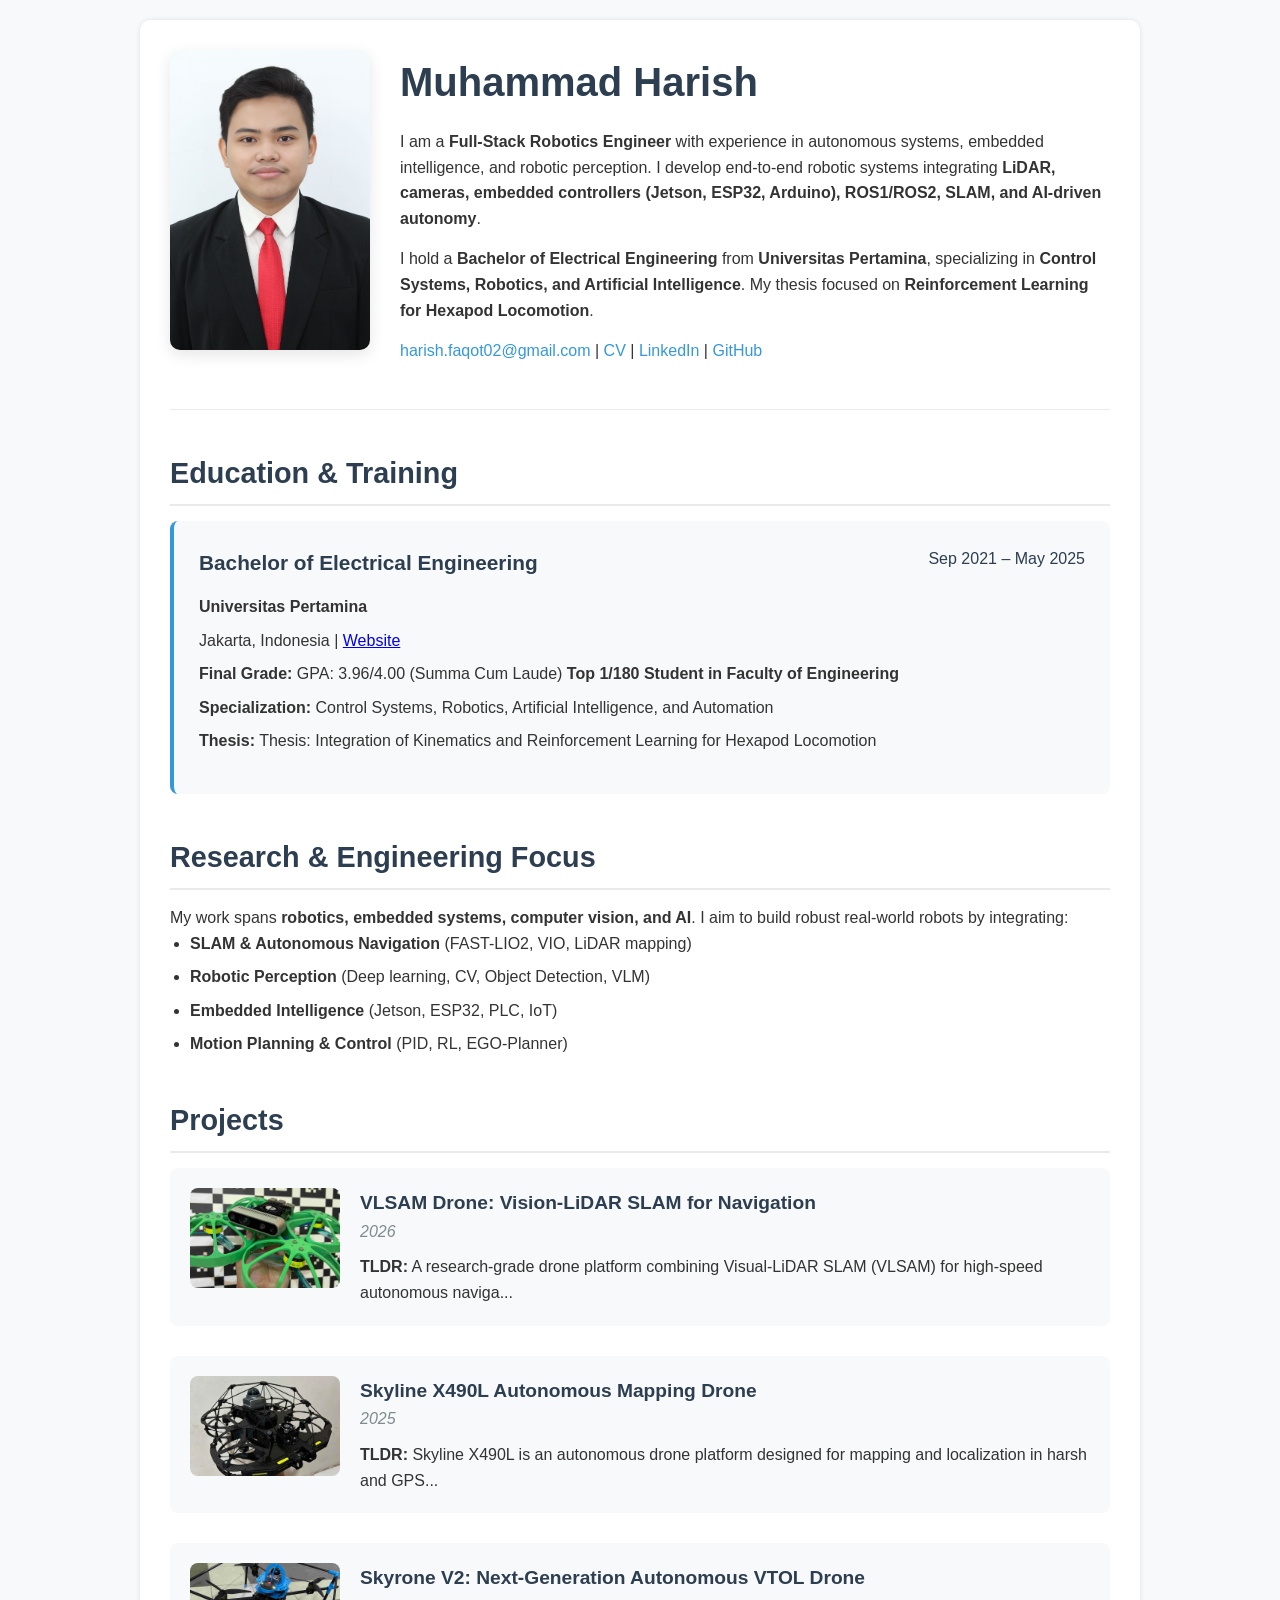
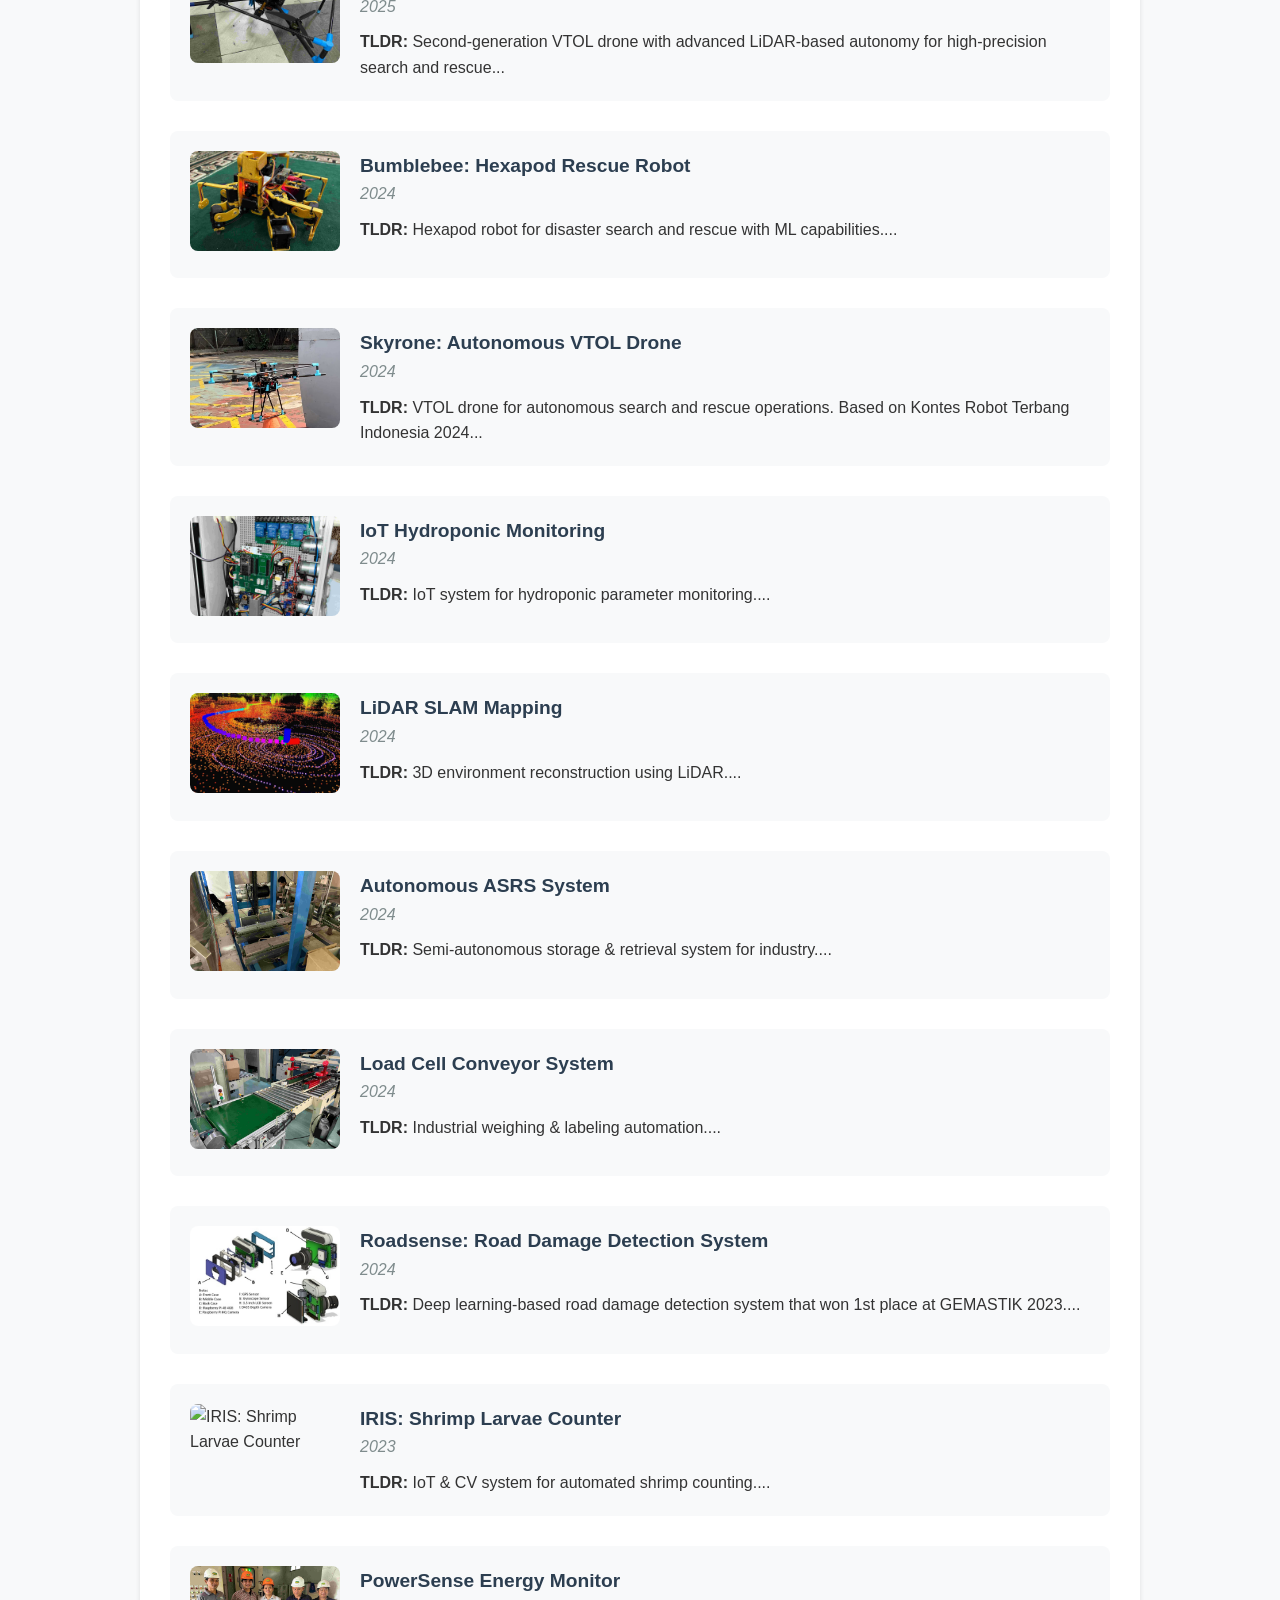
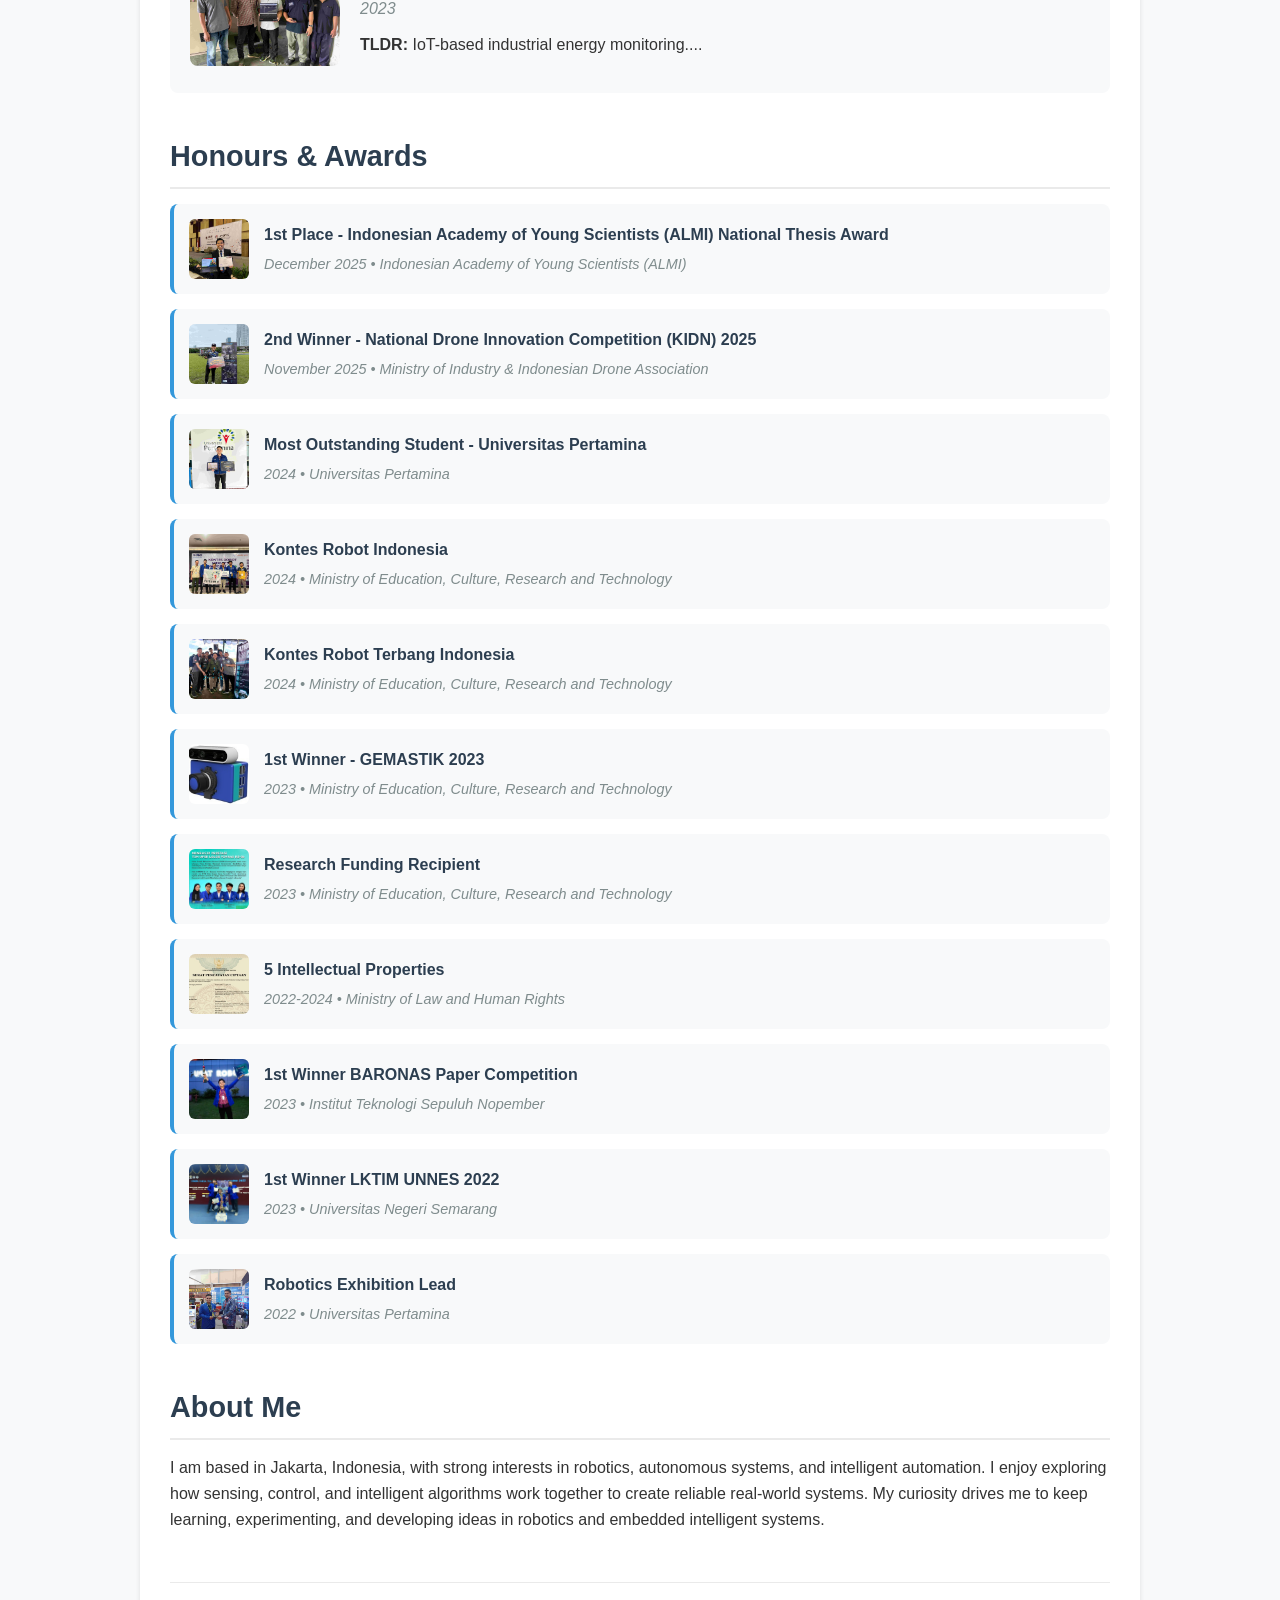
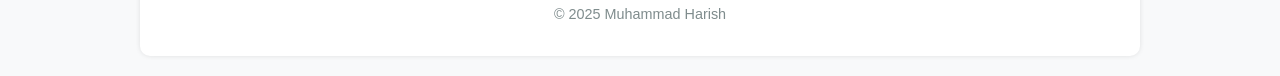
==== index.html @ 1495202a "Update index.html" ====
<!DOCTYPE html>
<html lang="en">
<head>
    <meta charset="UTF-8">
    <meta name="viewport" content="width=device-width, initial-scale=1.0">
    <title>Muhammad Harish - Portfolio</title>
    <style>
        /* Base styles */
        * {
            box-sizing: border-box;
            margin: 0;
            padding: 0;
        }
        
        body {
            font-family: 'Segoe UI', Tahoma, Geneva, Verdana, sans-serif;
            line-height: 1.6;
            color: #333;
            background-color: #f8f9fa;
            padding: 20px;
        }
        
        .container {
            max-width: 1000px;
            margin: 0 auto;
            background: white;
            padding: 30px;
            border-radius: 10px;
            box-shadow: 0 0 5px rgba(0, 0, 0, 0.1);
        }
        
        /* Header section */
        .header {
            display: flex;
            flex-wrap: wrap;
            gap: 30px;
            margin-bottom: 40px;
            padding-bottom: 30px;
            border-bottom: 1px solid #eaeaea;
        }
        
        .photo {
            flex: 0 0 200px;
        }
        
        .photo img {
            width: 100%;
            border-radius: 10px;
            box-shadow: 0 5px 15px rgba(0, 0, 0, 0.1);
        }
        
        .intro {
            flex: 1;
            min-width: 300px;
        }
        
        .intro h1 {
            font-size: 2.5rem;
            margin-bottom: 15px;
            color: #2c3e50;
        }
        
        .intro p {
            margin-bottom: 15px;
        }
        
        .intro a {
            color: #3498db;
            text-decoration: none;
        }
        
        .intro a:hover {
            text-decoration: underline;
        }
        
        /* Updates section */
        .updates {
            background-color: #f1f8ff;
            padding: 20px;
            border-radius: 8px;
            margin-bottom: 40px;
            border-left: 4px solid #3498db;
        }
        
        .updates-header {
            font-weight: bold;
            font-size: 1.2rem;
            margin-bottom: 15px;
            color: #2c3e50;
        }
        
        .updates ul {
            padding-left: 20px;
        }
        
        .updates li {
            margin-bottom: 10px;
        }
        
        /* Section styles */
        .section {
            margin-bottom: 40px;
        }
        
        .section h2 {
            font-size: 1.8rem;
            margin-bottom: 15px;
            color: #2c3e50;
            padding-bottom: 8px;
            border-bottom: 2px solid #eaeaea;
        }
        
        .section ul {
            padding-left: 20px;
        }
        
        .section li {
            margin-bottom: 8px;
        }
        
        /* Education styles */
        .education {
            background-color: #f8f9fa;
            padding: 25px;
            border-radius: 8px;
            margin-bottom: 30px;
            border-left: 4px solid #3498db;
        }
        
        .education-header {
            display: flex;
            justify-content: space-between;
            align-items: flex-start;
            margin-bottom: 15px;
            flex-wrap: wrap;
        }
        
        .education-title {
            font-size: 1.3rem;
            font-weight: bold;
            color: #2c3e50;
        }
        
        .education-period {
            color: #2c3e50;
        }
        
        .education-details {
            margin-bottom: 15px;
        }
        
        .education-details p {
            margin-bottom: 8px;
        }
        
        .education-thesis {
            background-color: #e8f4fc;
            padding: 15px;
            border-radius: 6px;
            margin-top: 15px;
            border-left: 3px solid #3498db;
        }
        
        .thesis-title {
            font-weight: bold;
            margin-bottom: 8px;
            color: #2c3e50;
        }
        
        .education-highlights {
            margin-top: 15px;
        }
        
        .highlight-badge {
            display: inline-block;
            background-color: #3498db;
            color: white;
            padding: 5px 12px;
            border-radius: 20px;
            font-size: 0.85rem;
            margin-right: 10px;
            margin-bottom: 10px;
        }
        
        /* Project styles */
        .project {
            display: flex;
            gap: 20px;
            margin-bottom: 30px;
            padding: 20px;
            border-radius: 8px;
            background-color: #f8f9fa;
            cursor: pointer;
            transition: transform 0.3s, box-shadow 0.3s;
        }
        
        .project:hover {
            transform: translateY(-5px);
            box-shadow: 0 10px 20px rgba(0, 0, 0, 0.1);
        }
        
        .project-image {
            flex: 0 0 150px;
        }
        
        .project-image img {
            width: 100%;
            border-radius: 8px;
            object-fit: cover;
            height: 100px;
        }
        
        .project-text {
            flex: 1;
        }
        
        .paper-title {
            font-weight: bold;
            font-size: 1.2rem;
            color: #2c3e50;
        }
        
        .project-subtitle {
            color: #7f8c8d;
            font-style: italic;
            margin-bottom: 10px;
            display: inline-block;
        }
        
        /* Award styles - UPDATED */
        .award {
            cursor: pointer;
            padding: 15px;
            margin-bottom: 15px;
            border-radius: 8px;
            background-color: #f8f9fa;
            transition: all 0.3s;
            border-left: 4px solid #3498db;
            display: flex;
            align-items: center;
            gap: 15px;
        }
        
        .award:hover {
            background-color: #e9ecef;
            transform: translateX(5px);
        }
        
        .award-image {
            flex: 0 0 60px;
            height: 60px;
            border-radius: 6px;
            overflow: hidden;
        }
        
        .award-image img {
            width: 100%;
            height: 100%;
            object-fit: cover;
        }
        
        .award-content {
            flex: 1;
        }
        
        .award-title {
            font-weight: bold;
            color: #2c3e50;
            margin-bottom: 5px;
        }
        
        .award-subtitle {
            color: #7f8c8d;
            font-style: italic;
            font-size: 0.9rem;
        }
        
        /* Footer */
        footer {
            text-align: center;
            margin-top: 50px;
            padding-top: 20px;
            border-top: 1px solid #eaeaea;
            color: #7f8c8d;
            font-size: 0.9rem;
        }
        
        /* Modal styles */
        .modal {
            display: none;
            position: fixed;
            z-index: 1000;
            left: 0;
            top: 0;
            width: 100%;
            height: 100%;
            overflow: auto;
            background-color: rgba(0, 0, 0, 0.7);
        }
        
        .modal-content {
            background-color: #fefefe;
            margin: 5% auto;
            padding: 30px;
            border-radius: 10px;
            width: 90%;
            max-width: 800px;
            position: relative;
            box-shadow: 0 5px 30px rgba(0, 0, 0, 0.3);
            max-height: 90vh;
            overflow-y: auto;
        }
        
        .close {
            color: #aaa;
            float: right;
            font-size: 28px;
            font-weight: bold;
            cursor: pointer;
            position: absolute;
            right: 20px;
            top: 15px;
        }
        
        .close:hover,
        .close:focus {
            color: #000;
        }
        
        .modal-title {
            font-size: 1.8rem;
            margin-bottom: 10px;
            color: #2c3e50;
        }
        
        .modal-subtitle {
            color: #7f8c8d;
            font-style: italic;
            margin-bottom: 20px;
        }
        
        .modal-description {
            margin-bottom: 30px;
            line-height: 1.7;
        }
        
        /* Gallery styles */
        .gallery {
            margin-top: 20px;
        }
        
        .gallery-title {
            font-size: 1.2rem;
            margin-bottom: 15px;
            color: #2c3e50;
        }
        
        .gallery-container {
            display: flex;
            flex-wrap: wrap;
            gap: 10px;
            margin-bottom: 20px;
        }
        
        .gallery-item {
            flex: 0 0 calc(33.333% - 10px);
            cursor: pointer;
            border-radius: 5px;
            overflow: hidden;
            transition: transform 0.3s;
        }
        
        .gallery-item:hover {
            transform: scale(1.05);
        }
        
        .gallery-item img {
            width: 100%;
            height: 120px;
            object-fit: cover;
            display: block;
        }
        
        .gallery-modal {
            display: none;
            position: fixed;
            z-index: 2000;
            left: 0;
            top: 0;
            width: 100%;
            height: 100%;
            background-color: rgba(0, 0, 0, 0.9);
        }
        
        .gallery-modal-content {
            position: relative;
            margin: auto;
            display: block;
            width: 80%;
            max-width: 700px;
            top: 50%;
            transform: translateY(-50%);
        }
        
        .gallery-modal-image {
            width: 100%;
            height: auto;
            border-radius: 5px;
        }
        
        .gallery-modal-close {
            position: absolute;
            top: 15px;
            right: 35px;
            color: #f1f1f1;
            font-size: 40px;
            font-weight: bold;
            cursor: pointer;
        }
        
        .gallery-modal-close:hover {
            color: #bbb;
        }
        
        .gallery-caption {
            text-align: center;
            color: #ccc;
            padding: 10px 0;
        }
        
        .gallery-nav {
            position: absolute;
            top: 50%;
            width: 100%;
            display: flex;
            justify-content: space-between;
            transform: translateY(-50%);
        }
        
        .gallery-prev, .gallery-next {
            cursor: pointer;
            padding: 16px;
            color: white;
            font-weight: bold;
            font-size: 20px;
            transition: 0.3s;
            user-select: none;
            background-color: rgba(0, 0, 0, 0.5);
            border-radius: 0 3px 3px 0;
        }
        
        .gallery-next {
            border-radius: 3px 0 0 3px;
        }
        
        .gallery-prev:hover, .gallery-next:hover {
            background-color: rgba(0, 0, 0, 0.8);
        }
        
        /* Award modal specific styles */
        .award-details {
            margin-top: 20px;
        }
        
        .award-detail-item {
            margin-bottom: 15px;
        }
        
        .award-detail-label {
            font-weight: bold;
            color: #2c3e50;
        }
        
        .tech-tags {
            display: flex;
            flex-wrap: wrap;
            gap: 8px;
            margin: 15px 0;
        }
        
        .tech-tag {
            background-color: #3498db;
            color: white;
            padding: 5px 10px;
            border-radius: 20px;
            font-size: 0.8rem;
        }
        
        /* Responsive styles */
        @media (max-width: 768px) {
            .header {
                flex-direction: column;
            }
            
            .photo {
                flex: 0 0 auto;
                width: 200px;
                margin: 0 auto;
            }
            
            .project {
                flex-direction: column;
            }
            
            .project-image {
                flex: 0 0 auto;
                width: 100%;
            }
            
            .project-image img {
                height: 150px;
            }
            
            .award {
                flex-direction: column;
                align-items: flex-start;
            }
            
            .award-image {
                flex: 0 0 auto;
                width: 100%;
                height: 120px;
            }
            
            .gallery-item {
                flex: 0 0 calc(50% - 10px);
            }
            
            .modal-content {
                width: 95%;
                margin: 10% auto;
                padding: 20px;
            }
            
            .education-header {
                flex-direction: column;
                gap: 10px;
            }
        }
        
        @media (max-width: 480px) {
            .container {
                padding: 15px;
            }
            
            .gallery-item {
                flex: 0 0 100%;
            }
        }
    </style>
</head>

<body>
    <div class="container">
        <!-- Header -->
        <section class="header">
            <div class="photo">
                <img src="images/profile.jpg" alt="Profile photo" />
            </div>
            <div class="intro">
                <h1>Muhammad Harish</h1>
                <p>
                    I am a <strong>Full-Stack Robotics Engineer</strong> with experience
                    in autonomous systems, embedded intelligence, and robotic
                    perception. I develop end-to-end robotic systems integrating
                    <strong>LiDAR, cameras, embedded controllers (Jetson, ESP32, Arduino), ROS1/ROS2,
                    SLAM, and AI-driven autonomy</strong>.
                </p>

                <p>
                    I hold a <strong>Bachelor of Electrical Engineering</strong> from
                    <strong>Universitas Pertamina</strong>, specializing in
                    <strong>Control Systems, Robotics, and Artificial Intelligence</strong>.
                    My thesis focused on
                    <strong>Reinforcement Learning for Hexapod Locomotion</strong>.
                </p>

                <p>
                    <a href="mailto:harish.faqot02@gmail.com" target="_blank"
                    >harish.faqot02@gmail.com</a
                    >
                    |
                    <a href="Muhammad Harish_CV.pdf" target="_blank">CV</a>
                    |
                    <a
                    href="https://www.linkedin.com/in/muhammadharish"
                    target="_blank"
                    >LinkedIn</a
                    >
                    |
                    <a href="https://github.com/harishfaqot" target="_blank">GitHub</a>
                </p>
            </div>
        </section>

        <!-- Education -->
        <section class="section">
            <h2>Education & Training</h2>
            <div class="education">
                <div class="education-header">
                    <div class="education-title">Bachelor of Electrical Engineering</div>
                    <div class="education-period">Sep 2021 – May 2025</div>
                </div>
                
                <div class="education-details">
                    <p><strong>Universitas Pertamina</strong></p>
                    <p>Jakarta, Indonesia | <a href="https://universitaspertamina.ac.id/" target="_blank">Website</a></p>
                    <p><strong>Final Grade:</strong> GPA: 3.96/4.00 (Summa Cum Laude) <strong>Top 1/180 Student in Faculty of Engineering</strong></p>
                    <p><strong>Specialization:</strong> Control Systems, Robotics, Artificial Intelligence, and Automation</p>
                    <p><strong>Thesis:</strong> Thesis: Integration of Kinematics and Reinforcement Learning for Hexapod Locomotion</p>
                </div>
            </div>
        </section>

        <!-- Research -->
        <section class="section">
            <h2>Research & Engineering Focus</h2>
            <p>
                My work spans
                <strong>robotics, embedded systems, computer vision, and AI</strong>.
                I aim to build robust real-world robots by integrating:
            </p>
            <ul>
                <li><strong>SLAM & Autonomous Navigation</strong> (FAST-LIO2, VIO, LiDAR mapping)</li>
                <li><strong>Robotic Perception</strong> (Deep learning, CV, Object Detection, VLM)</li>
                <li><strong>Embedded Intelligence</strong> (Jetson, ESP32, PLC, IoT)</li>
                <li><strong>Motion Planning & Control</strong> (PID, RL, EGO-Planner)</li>
            </ul>
        </section>

        <!-- Projects -->
        <section class="section">
            <h2>Projects</h2>
            <div id="projects-container"></div>
        </section>

        <!-- Awards -->
        <section class="section">
            <h2>Honours & Awards</h2>
            <div id="awards-container"></div>
        </section>

        <section class="section">
            <h2>About Me</h2>
            <p>
                I am based in Jakarta, Indonesia, with strong interests in robotics, autonomous systems, and intelligent automation. 
                I enjoy exploring how sensing, control, and intelligent algorithms work together to create reliable real-world systems. 
                My curiosity drives me to keep learning, experimenting, and developing ideas in robotics and embedded intelligent systems.
            </p>
        </section>

        <footer>
            <p>© 2025 Muhammad Harish</p>
        </footer>
    </div>

    <!-- PROJECT MODAL -->
    <div id="projectModal" class="modal">
        <div class="modal-content">
            <span class="close">&times;</span>
            <h2 class="modal-title" id="project-modal-title"></h2>
            <p class="modal-subtitle" id="project-modal-subtitle"></p>
            <p class="modal-description" id="project-modal-description"></p>
            
            <div class="tech-tags" id="project-tech-tags"></div>
            
            <div class="award-details">
                <div class="award-detail-item">
                    <span class="award-detail-label">Status:</span> <span id="project-status"></span>
                </div>
                <div class="award-detail-item">
                    <span class="award-detail-label">Award:</span> <span id="project-award"></span>
                </div>
            </div>
            
            <div id="project-details-list"></div>
            
            <!-- Gallery section -->
            <div class="gallery">
                <div class="gallery-title">Project Gallery</div>
                <div class="gallery-container" id="project-gallery-container"></div>
            </div>
        </div>
    </div>

    <!-- AWARD MODAL -->
    <div id="awardModal" class="modal">
        <div class="modal-content">
            <span class="close">&times;</span>
            <h2 class="modal-title" id="award-modal-title"></h2>
            <p class="modal-subtitle" id="award-modal-subtitle"></p>
            <p class="modal-description" id="award-modal-description"></p>
            
            <div class="award-details">
                <div class="award-detail-item">
                    <span class="award-detail-label">Date:</span> <span id="award-date"></span>
                </div>
                <div class="award-detail-item">
                    <span class="award-detail-label">Organization:</span> <span id="award-organization"></span>
                </div>
                <div class="award-detail-item">
                    <span class="award-detail-label">Project:</span> <span id="award-project"></span>
                </div>
            </div>
            
            <div id="award-details-list"></div>
            
            <!-- Gallery section -->
            <div class="gallery">
                <div class="gallery-title">Award Gallery</div>
                <div class="gallery-container" id="award-gallery-container"></div>
            </div>
        </div>
    </div>

    <!-- GALLERY MODAL -->
    <div id="galleryModal" class="gallery-modal">
        <span class="gallery-modal-close">&times;</span>
        <div class="gallery-nav">
            <span class="gallery-prev">&#10094;</span>
            <span class="gallery-next">&#10095;</span>
        </div>
        <div class="gallery-modal-content">
            <img class="gallery-modal-image" id="gallery-modal-image" />
            <div class="gallery-caption" id="gallery-caption"></div>
        </div>
    </div>

    <script>
        // Project data
        const projects = {
            vlsam_drone: {
                title: "VLSAM Drone: Vision-LiDAR SLAM for Navigation",
                images: ["images/vslam-drone.jpg", "images/vslam-drone-2.jpg", "images/vslam-drone-3.jpg"],
                description: "A research-grade drone platform combining Visual-LiDAR SLAM (VLSAM) for high-speed autonomous navigation in GPS-denied environments.",
                details: [
                    "Raspberry Pi 5 as main computing unit with real-time sensor processing",
                    "Intel RealSense D435 for visual-inertial odometry (Stereo + Depth)",
                    "VINS-Fusion implementation for robust visual-inertial SLAM",
                    "Custom-designed 3D-printed with 5-inch propellers base frame",
                    "ROS1 with MAVROS for flight control integration",
                    "PX4 flight controller with tuned PID for aggressive maneuvers",
                    "Onboard recording of sensor data for offline analysis and mapping"
                ],
                technologies: ["Raspberry Pi 5", "Intel RealSense D435", "ROS1", "VINS-Fusion", "MAVROS", "3D Printing", "PX4", "Computer Vision", "SLAM"],
                status: "2026",
                award: "Research Platform"
            },
            skyline: {
                title: "Skyline X490L Autonomous Mapping Drone",
                images: ["images/skyline.jpg", "images/skyline-2.jpg", "images/skyline-3.jpg"],
                description: "Skyline X490L is an autonomous drone platform designed for mapping and localization in harsh and GPS-denied environments such as gold mining sites. The drone features a spherical protective frame, enabling safe flight in indoor or cluttered areas.",
                details: [
                    "Jetson Xavier for onboard SLAM computation",
                    "Pixhawk Cube for flight control and stability",
                    "Livox Mid360 LiDAR for real-time 3D mapping and obstacle detection",
                    "Implemented real-time LiDAR-based SLAM for autonomous indoor flight"
                ],
                technologies: ["NVIDIA Jetson", "Robotics", "ROS", "LiDAR", "SLAM"],
                status: "2025",
                award: "Industrial Projects"
            },
            skyrone_v2: {
                title: "Skyrone V2: Next-Generation Autonomous VTOL Drone",
                images: ["images/skyronev2.jpg", "images/skyronev2-2.jpg", "images/skyronev2-3.jpg"],
                description: "Second-generation VTOL drone with advanced LiDAR-based autonomy for high-precision search and rescue missions. Based on Kontes Robot Terbang Indonesia 2025 (Indonesia UAV Competition)",
                details: [
                    "Upgraded with Livox Mid-360 LiDAR",
                    "FAST-LIO2 for high-frequency LiDAR odometry",
                    "Ego-Planner for real-time path planning and obstacle avoidance",
                    "Improved stability and autonomous navigation",
                    "Enhanced vision detection pipeline (YOLOv11)",
                    "20+ minutes flight endurance"
                ],
                technologies: ["Livox Mid-360", "FAST-LIO2", "Ego-Planner", "NVIDIA Jetson", "ROS2", "UAV", "Computer Vision", "LiDAR"],
                status: "2025",
                award: "Research Prototype"
            },
            bumblebee: {
                title: "Bumblebee: Hexapod Rescue Robot",
                images: ["images/bumblebee.jpg", "images/bumblebee-2.jpg", "images/bumblebee-3.jpg"],
                description: "Hexapod robot for disaster search and rescue with ML capabilities.",
                details: [
                    "2nd Place KRI 2024 - KRSRI Division",
                    "NVIDIA Jetson + sensor fusion",
                    "ML for victim identification",
                    "Inverse kinematics for locomotion"
                ],
                technologies: ["NVIDIA Jetson", "Robotics", "ROS", "3D Printing", "ML"],
                status: "2024",
                award: "2nd Winner KRI - KRSRI"
            },
            skyrone: {
                title: "Skyrone: Autonomous VTOL Drone",
                images: ["images/skyrone.jpg", "images/skyrone-2.jpg", "images/skyrone-3.jpg"],
                description: "VTOL drone for autonomous search and rescue operations. Based on Kontes Robot Terbang Indonesia 2024 (Indonesia UAV Competition)",
                details: [
                    "1st Place KRTI 2024 - VTOL Division",
                    "Autonomous flight & obstacle avoidance",
                    "SSD MobileNet & YOLOv5 for detection",
                    "15min flight endurance"
                ],
                technologies: ["NVIDIA Jetson", "ROS", "UAV", "Computer Vision"],
                status: "2024",
                award: "1st Winner KRTI - VTOL"
            },
            hydroponic: {
                title: "IoT Hydroponic Monitoring",
                images: ["images/hydroponic.jpg", "images/hydroponic-2.jpg", "images/hydroponic-3.jpg"],
                description: "IoT system for hydroponic parameter monitoring.",
                details: [
                    "Real-time pH, EC, temp, humidity monitoring",
                    "Grafana & Home Assistant integration",
                    "Data logging & visualization"
                ],
                technologies: ["IoT", "Grafana", "PCB", "Embedded", "Arduino"],
                status: "2024",
                award: "Self Project"
            },
            slam: {
                title: "LiDAR SLAM Mapping",
                images: ["images/slam.jpg", "images/slam-2.jpg", "images/slam-3.jpg"],
                description: "3D environment reconstruction using LiDAR.",
                details: [
                    "Velodyne VLP-16 point clouds",
                    "LeGO-LOAM SLAM implementation",
                    "Real-time 3D mapping"
                ],
                technologies: ["ROS", "LeGO-LOAM", "LiDAR", "C++"],
                status: "2024",
                award: ""
            },
            asrs: {
                title: "Autonomous ASRS System",
                images: ["images/asrs.jpg", "images/asrs-2.jpg", "images/asrs-3.jpg"],
                description: "Semi-autonomous storage & retrieval system for industry.",
                details: [
                    "LiDAR obstacle detection",
                    "Embedded motion control",
                    "ROS actuator integration"
                ],
                technologies: ["LiDAR", "VFD", "Embedded C", "PLC", "ROS"],
                status: "2024",
                award: "Industrial Implementation"
            },
            loadcell: {
                title: "Load Cell Conveyor System",
                images: ["images/loadcell.jpg", "images/loadcell-2.jpg", "images/loadcell-3.jpg"],
                description: "Industrial weighing & labeling automation.",
                details: [
                    "Industrial load cells",
                    "Arduino data acquisition",
                    "RS232 printer communication",
                    "PyQt5 HMI interface"
                ],
                technologies: ["Arduino", "Load Cell", "RS232", "PyQt5"],
                status: "2024",
                award: ""
            },
            roadsense: {
                title: "Roadsense: Road Damage Detection System",
                images: ["images/roadsense-3.jpg", "images/roadsense-2.jpg", "images/roadsense.jpg"],
                description: "Deep learning-based road damage detection system that won 1st place at GEMASTIK 2023.",
                details: [
                    "YOLOv5 & OpenCV for real-time processing",
                    "Edge computing on IoT devices",
                    "95% classification accuracy",
                    "Granted IPR by Ministry of Law and Human Rights"
                ],
                technologies: ["Python", "YOLO", "OpenCV", "IoT", "Edge Computing"],
                status: "2024",
                award: "1st Winner GEMASTIK 2023"
            },
            iris: {
                title: "IRIS: Shrimp Larvae Counter",
                images: ["images/iris-3.jpg", "images/iris-2.jpg", "images/iris.jpg"],
                description: "IoT & CV system for automated shrimp counting.",
                details: [
                    "OpenCV object detection",
                    "98% counting accuracy",
                    "Hours to seconds time reduction"
                ],
                technologies: ["Computer Vision", "IoT", "OpenCV", "ESP32"],
                status: "2023",
                award: "IPR Granted"
            },
            powersense: {
                title: "PowerSense Energy Monitor",
                images: ["images/powersense.jpg", "images/powersense-2.jpg", "images/powersense-3.jpg"],
                description: "IoT-based industrial energy monitoring.",
                details: [
                    "Modbus energy meter communication",
                    "MQTT/HTTP data transmission",
                    "Remote diagnostics & visualization"
                ],
                technologies: ["IoT", "Modbus", "MQTT", "Embedded"],
                status: "2023",
                award: ""
            }
        };

        const awards = {
            almi: {
                title: "1st Place - Indonesian Academy of Young Scientists (ALMI) National Thesis Award",
                images: ["images/almi.jpg", "images/almi-2.jpg", "images/almi-3.jpg"],
                description: "Awarded for an outstanding undergraduate thesis on integrating kinematic constraints with reinforcement learning for stable and adaptive hexapod robot locomotion in complex environments.",
                details: [
                    "National-level competition among top universities",
                    "Thesis: 'Integration of Kinematics and Reinforcement Learning for Hexapod Locomotion'",
                    "Novel approach combining inverse kinematics with PPO,SAC, TD3 algorithm",
                    "Achieved 30% better terrain adaptation compared to conventional methods",
                ],
                date: "December 2025",
                organization: "Indonesian Academy of Young Scientists (ALMI)"
            },
            kidn: {
                title: "2nd Winner - National Drone Innovation Competition (KIDN) 2025",
                images: ["images/kidn.jpg", "images/kidn-2.jpg", "images/kidn-3.jpg"],
                description: "Awarded for developing Skyline X490L industrial LiDAR mapping drone with advanced autonomous capabilities for industrial inspection.",
                details: [
                    "Developed Skyline X490L Industrial LiDAR Mapping Drone",
                    "Advanced obstacle avoidance in GPS-denied environments",
                    "Real-time 3D point cloud processing",
                    "Industrial-grade durability and safety features",
                    "Outstanding performance in practical evaluation"
                ],
                date: "November 2025",
                organization: "Ministry of Industry & Indonesian Drone Association"
            },
            outstanding: {
                title: "Most Outstanding Student - Universitas Pertamina",
                images: ["images/mapres.jpg", "images/mapres-2.jpg", "images/mapres-3.jpg"],
                description: "Top student selection from 15 faculties.",
                details: [
                    "GPA 3.96/4.00 (Summa Cum Laude)",
                    "Leadership & research recognition",
                    "University-wide award",
                    "Top graduate of Electrical Engineering Department",
                    "Top graduate of Faculty of Industrial Technology"
                ],
                date: "2024",
                organization: "Universitas Pertamina"
            },
            kri: {
                title: "Kontes Robot Indonesia",
                images: ["images/kri.jpg", "images/bumblebee-2.jpg", "images/bumblebee-3.jpg"],
                description: "2nd place Regional Winner - KRSRI Division.",
                details: [
                    "National Finalist qualification",
                    "Hexapod rescue robot design",
                    "ML-based victim detection",
                    "Advanced locomotion control system"
                ],
                date: "2024",
                organization: "Ministry of Education, Culture, Research and Technology"
            },
            krti: {
                title: "Kontes Robot Terbang Indonesia",
                images: ["images/krti.jpg", "images/krti-2.jpg", "images/krti-3.jpg"],
                description: "1st place Regional Winner - VTOL Division.",
                details: [
                    "National Finalist qualification",
                    "Autonomous VTOL development",
                    "Computer vision integration",
                    "Advanced flight control algorithms"
                ],
                date: "2024",
                organization: "Ministry of Education, Culture, Research and Technology"
            },
            gemastik: {
                title: "1st Winner - GEMASTIK 2023",
                images: ["images/roadsense-4.jpg", "images/roadsense-5.jpg", "images/roadsense-6.jpg"],
                description: "1st place national IT competition.",
                details: [
                    "300+ competing teams",
                    "Road damage detection innovation",
                    "Edge computing implementation",
                    "Granted Intellectual Property Rights"
                ],
                date: "2023",
                organization: "Ministry of Education, Culture, Research and Technology"
            },
            pkm: {
                title: "Research Funding Recipient",
                images: ["images/pimnas-2.jpg", "images/pimnas-3.jpg", "images/pimnas-4.jpg"],
                description: "Multiple funded innovation projects.",
                details: [
                    "E-MA: IoT energy monitoring (Rp8.25M)",
                    "MAP-Road: Road mapping system (Rp8M)",
                    "PIMNAS 2023 selection",
                    "University research grant recipient"
                ],
                date: "2023",
                organization: "Ministry of Education, Culture, Research and Technology"
            },
            ipr: {
                title: "5 Intellectual Properties",
                images: ["images/ipr.jpg", "images/ipr-2.jpg", "images/ipr-3.jpg"],
                description: "Granted IP rights for innovations.",
                details: [
                    "Roadsense, IRIS, EMA systems",
                    "MAP-Road, WeCan-See projects",
                    "Legal protection granted",
                    "Commercialization potential recognized"
                ],
                date: "2022-2024",
                organization: "Ministry of Law and Human Rights"
            },
            baronas: {
                title: "1st Winner BARONAS Paper Competition",
                images: ["images/baronas.jpg", "images/baronas-2.jpg", "images/baronas-3.jpg"],
                description: "1st place paper competition at ITS.",
                details: [
                    "ROAD-MAP IoT system",
                    "YOLOv5 with hyperparameter tuning",
                    "Raspberry Pi edge deployment",
                    "Best technical paper award"
                ],
                date: "2023",
                organization: "Institut Teknologi Sepuluh Nopember"
            },
            lktim: {
                title: "1st Winner LKTIM UNNES 2022",
                images: ["images/unnes.jpg", "images/unnes-2.jpg", "images/unnes-3.jpg"],
                description: "1st place paper competition at Universitas Negeri Semarang.",
                details: [
                    "Electric Management IoT system",
                    "Using LSTM to predict electric consumption data",
                    "ESP32 edge deployment",
                    "Best innovation award"
                ],
                date: "2023",
                organization: "Universitas Negeri Semarang"
            },
            exhibition: {
                title: "Robotics Exhibition Lead",
                images: ["images/showcase.jpg", "images/showcase-2.jpg", "images/showcase-3.jpg"],
                description: "Team lead for university robotics showcase.",
                details: [
                    "IPA CONVEX 2022 exhibition",
                    "Robotics Club promotion",
                    "National audience engagement",
                    "Showcased 5 robotic systems"
                ],
                date: "2022",
                organization: "Universitas Pertamina"
            }
        };

        /* ================================
           RENDER PROJECTS AND AWARDS
           ================================ */
        const projectsContainer = document.getElementById('projects-container');
        const awardsContainer = document.getElementById('awards-container');

        // Render projects
        Object.keys(projects).forEach(key => {
            const project = projects[key];
            const projectElement = document.createElement('div');
            projectElement.className = 'project';
            projectElement.onclick = () => openProject(key);
            
            projectElement.innerHTML = `
                <div class="project-image">
                    <img src="${project.images[0]}" alt="${project.title}" />
                </div>
                <div class="project-text">
                    <span class="paper-title">${project.title}</span><br />
                    <span class="project-subtitle">${project.status}</span>
                    <p><strong>TLDR:</strong> ${project.description.substring(0, 100)}...</p>
                </div>
            `;
            
            projectsContainer.appendChild(projectElement);
        });

        // Render awards - UPDATED with images
        Object.keys(awards).forEach(key => {
            const award = awards[key];
            const awardElement = document.createElement('div');
            awardElement.className = 'award';
            awardElement.onclick = () => openAward(key);
            
            awardElement.innerHTML = `
                <div class="award-image">
                    <img src="${award.images[0]}" alt="${award.title}" />
                </div>
                <div class="award-content">
                    <div class="award-title">${award.title}</div>
                    <div class="award-subtitle">${award.date} • ${award.organization}</div>
                </div>
            `;
            
            awardsContainer.appendChild(awardElement);
        });

        /* ================================
           MODAL FUNCTIONS
           ================================ */
        const projectModal = document.getElementById("projectModal");
        const awardModal = document.getElementById("awardModal");
        const galleryModal = document.getElementById("galleryModal");
        
        const closeBtns = document.querySelectorAll(".close");
        const galleryCloseBtn = galleryModal.querySelector(".gallery-modal-close");
        const galleryPrevBtn = galleryModal.querySelector(".gallery-prev");
        const galleryNextBtn = galleryModal.querySelector(".gallery-next");
        const galleryModalImage = document.getElementById("gallery-modal-image");
        const galleryCaption = document.getElementById("gallery-caption");
        
        let currentGallery = [];
        let currentGalleryIndex = 0;

        function openProject(key) {
            const p = projects[key];
            document.getElementById("project-modal-title").innerText = p.title;
            document.getElementById("project-modal-subtitle").innerText = p.status;
            document.getElementById("project-modal-description").innerText = p.description;
            document.getElementById("project-status").innerText = p.status;
            document.getElementById("project-award").innerText = p.award || "N/A";

            // Render technologies
            const techTags = document.getElementById("project-tech-tags");
            techTags.innerHTML = '';
            if (p.technologies && p.technologies.length > 0) {
                p.technologies.forEach(tech => {
                    const tag = document.createElement('span');
                    tag.className = 'tech-tag';
                    tag.textContent = tech;
                    techTags.appendChild(tag);
                });
            }

            // Render details
            const detailsList = document.getElementById("project-details-list");
            detailsList.innerHTML = '';
            if (p.details && p.details.length > 0) {
                const ul = document.createElement('ul');
                ul.style.marginLeft = "20px";
                p.details.forEach(detail => {
                    const li = document.createElement('li');
                    li.textContent = detail;
                    ul.appendChild(li);
                });
                detailsList.appendChild(ul);
            }

            // Render gallery
            const galleryContainer = document.getElementById("project-gallery-container");
            galleryContainer.innerHTML = '';
            
            if (p.images && p.images.length > 0) {
                p.images.forEach((src, i) => {
                    const galleryItem = document.createElement('div');
                    galleryItem.className = 'gallery-item';
                    galleryItem.innerHTML = `<img src="${src}" alt="Project image ${i+1}" />`;
                    galleryItem.addEventListener('click', () => openGallery(p.images, i));
                    galleryContainer.appendChild(galleryItem);
                });
            } else {
                galleryContainer.innerHTML = '<p>No images available for this project.</p>';
            }

            projectModal.style.display = "block";
        }

        function openAward(key) {
            const a = awards[key];
            document.getElementById("award-modal-title").innerText = a.title;
            document.getElementById("award-modal-subtitle").innerText = a.date;
            document.getElementById("award-modal-description").innerText = a.description;
            document.getElementById("award-date").innerText = a.date;
            document.getElementById("award-organization").innerText = a.organization;
            document.getElementById("award-project").innerText = a.project || "Related to multiple projects";

            // Render details
            const detailsList = document.getElementById("award-details-list");
            detailsList.innerHTML = '';
            if (a.details && a.details.length > 0) {
                const ul = document.createElement('ul');
                ul.style.marginLeft = "20px";
                a.details.forEach(detail => {
                    const li = document.createElement('li');
                    li.textContent = detail;
                    ul.appendChild(li);
                });
                detailsList.appendChild(ul);
            }

            // Render gallery
            const galleryContainer = document.getElementById("award-gallery-container");
            galleryContainer.innerHTML = '';
            
            if (a.images && a.images.length > 0) {
                a.images.forEach((src, i) => {
                    const galleryItem = document.createElement('div');
                    galleryItem.className = 'gallery-item';
                    galleryItem.innerHTML = `<img src="${src}" alt="Award image ${i+1}" />`;
                    galleryItem.addEventListener('click', () => openGallery(a.images, i));
                    galleryContainer.appendChild(galleryItem);
                });
            } else {
                galleryContainer.innerHTML = '<p>No images available for this award.</p>';
            }

            awardModal.style.display = "block";
        }

        function openGallery(gallery, index) {
            currentGallery = gallery;
            currentGalleryIndex = index;
            updateGalleryModal();
            galleryModal.style.display = "block";
        }

        function updateGalleryModal() {
            if (currentGallery.length > 0) {
                galleryModalImage.src = currentGallery[currentGalleryIndex];
                galleryCaption.textContent = `Image ${currentGalleryIndex + 1} of ${currentGallery.length}`;
            }
        }

        function closeGallery() {
            galleryModal.style.display = "none";
            currentGallery = [];
            currentGalleryIndex = 0;
        }

        function nextGalleryImage() {
            if (currentGallery.length > 0) {
                currentGalleryIndex = (currentGalleryIndex + 1) % currentGallery.length;
                updateGalleryModal();
            }
        }

        function prevGalleryImage() {
            if (currentGallery.length > 0) {
                currentGalleryIndex = (currentGalleryIndex - 1 + currentGallery.length) % currentGallery.length;
                updateGalleryModal();
            }
        }

        // Event listeners
        closeBtns.forEach(btn => {
            btn.onclick = function() {
                projectModal.style.display = "none";
                awardModal.style.display = "none";
            }
        });
        
        galleryCloseBtn.onclick = closeGallery;
        galleryPrevBtn.onclick = prevGalleryImage;
        galleryNextBtn.onclick = nextGalleryImage;

        window.onclick = (e) => {
            if (e.target === projectModal) projectModal.style.display = "none";
            if (e.target === awardModal) awardModal.style.display = "none";
            if (e.target === galleryModal) closeGallery();
        };

        // Keyboard navigation for gallery
        document.addEventListener('keydown', (e) => {
            if (galleryModal.style.display === 'block') {
                if (e.key === 'ArrowLeft') prevGalleryImage();
                if (e.key === 'ArrowRight') nextGalleryImage();
                if (e.key === 'Escape') closeGallery();
            }
        });
    </script>
</body>
</html>
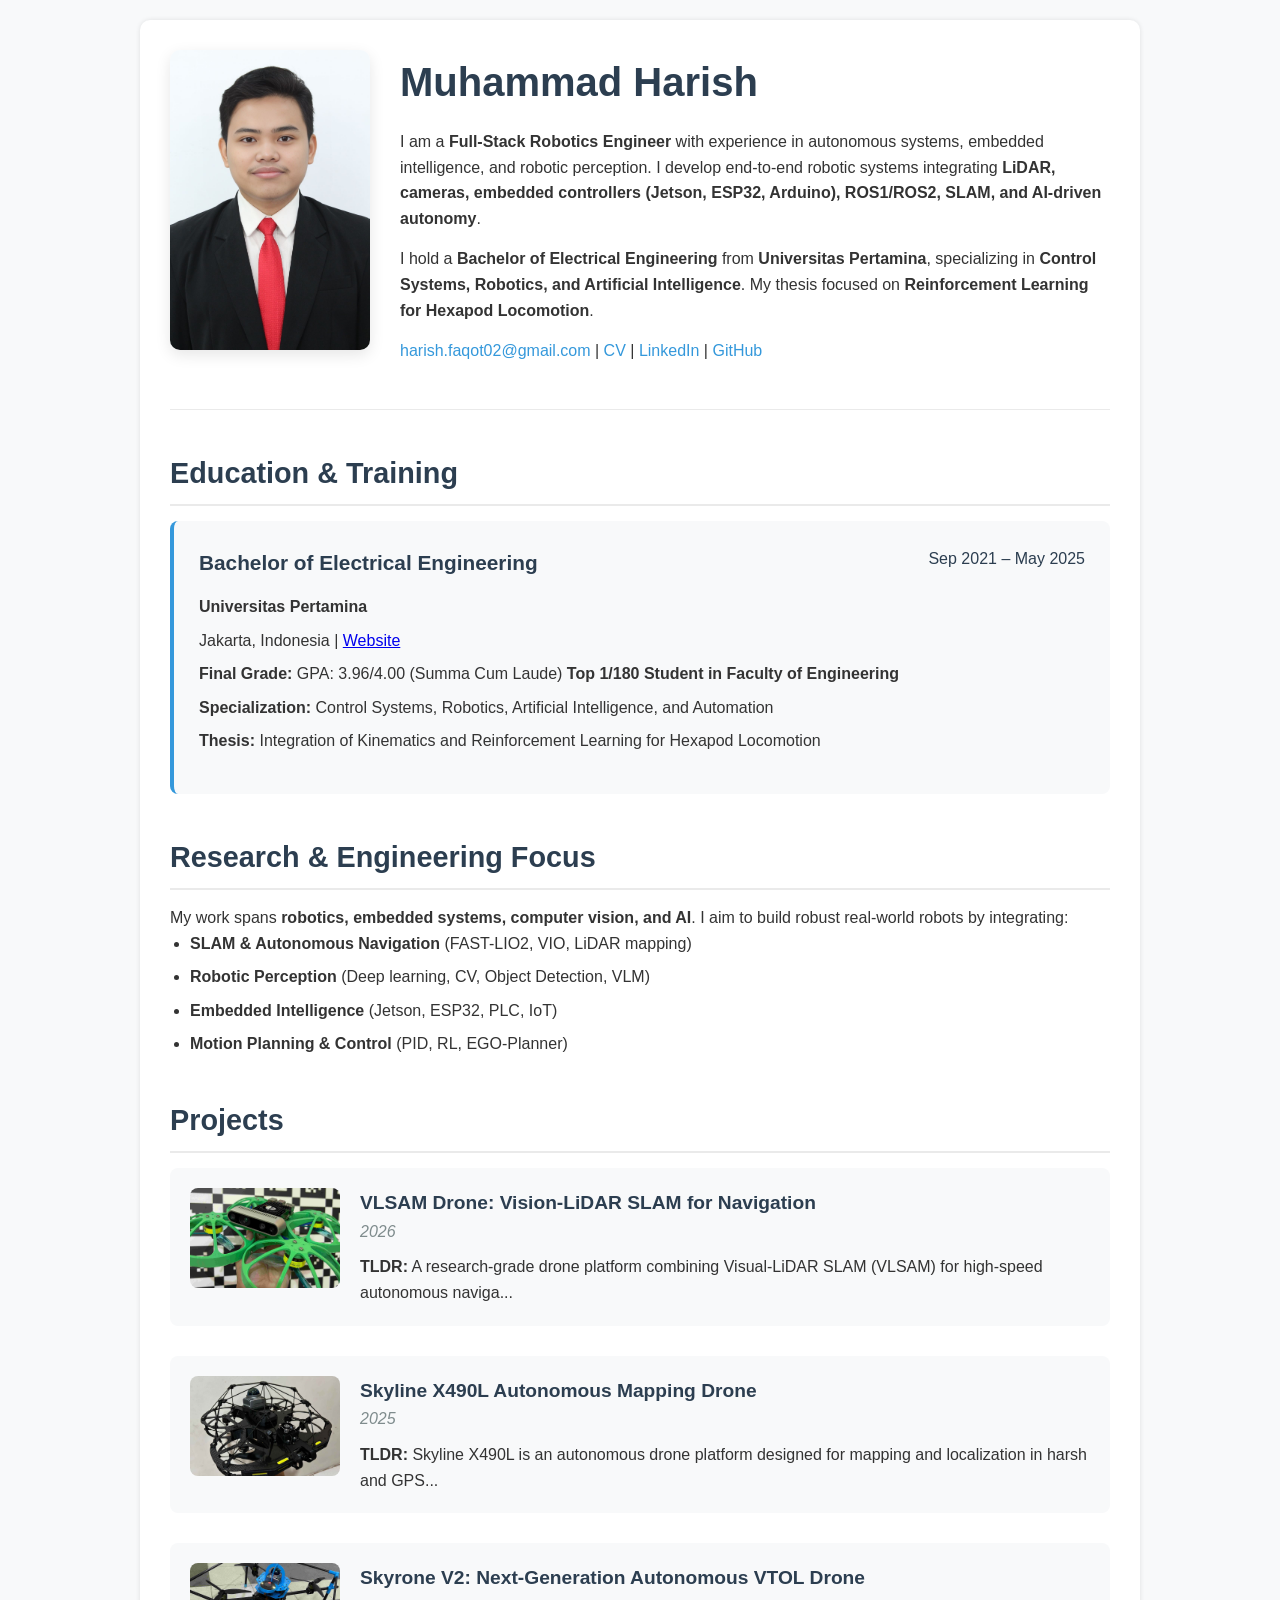
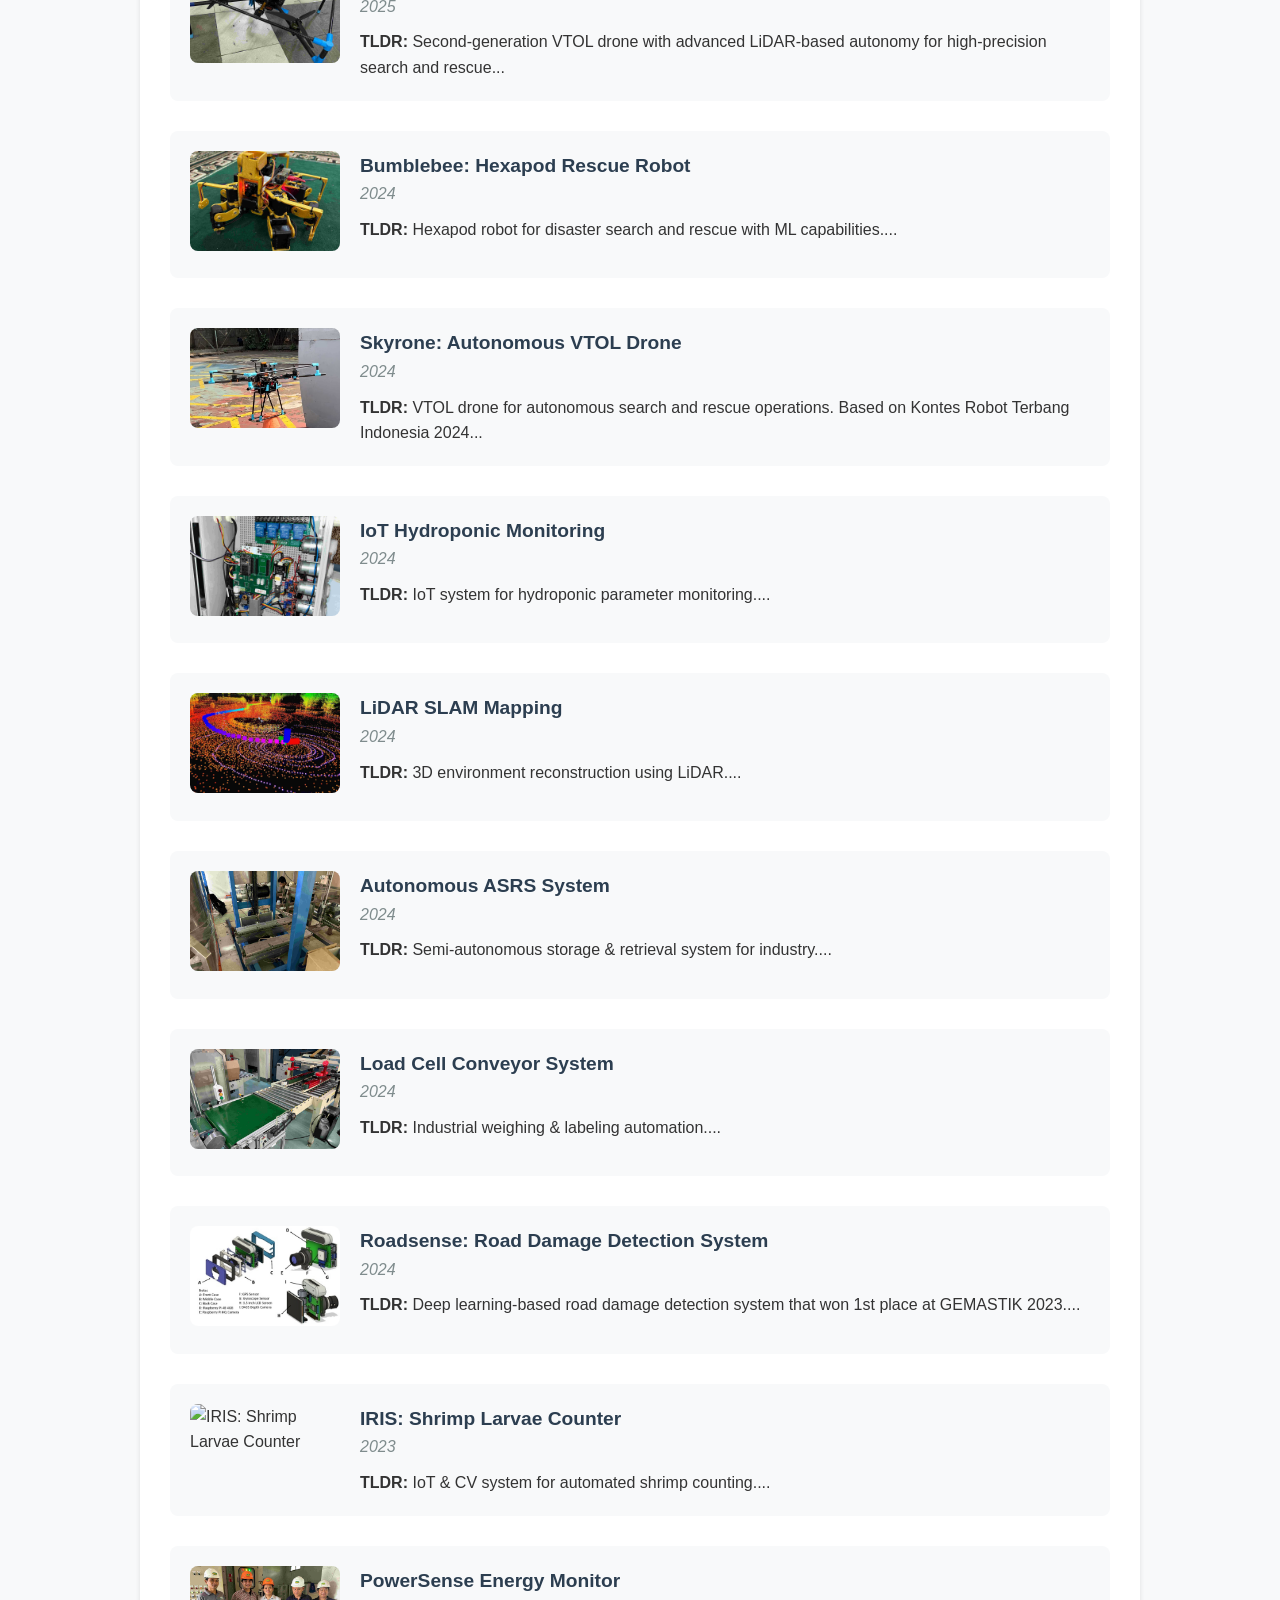
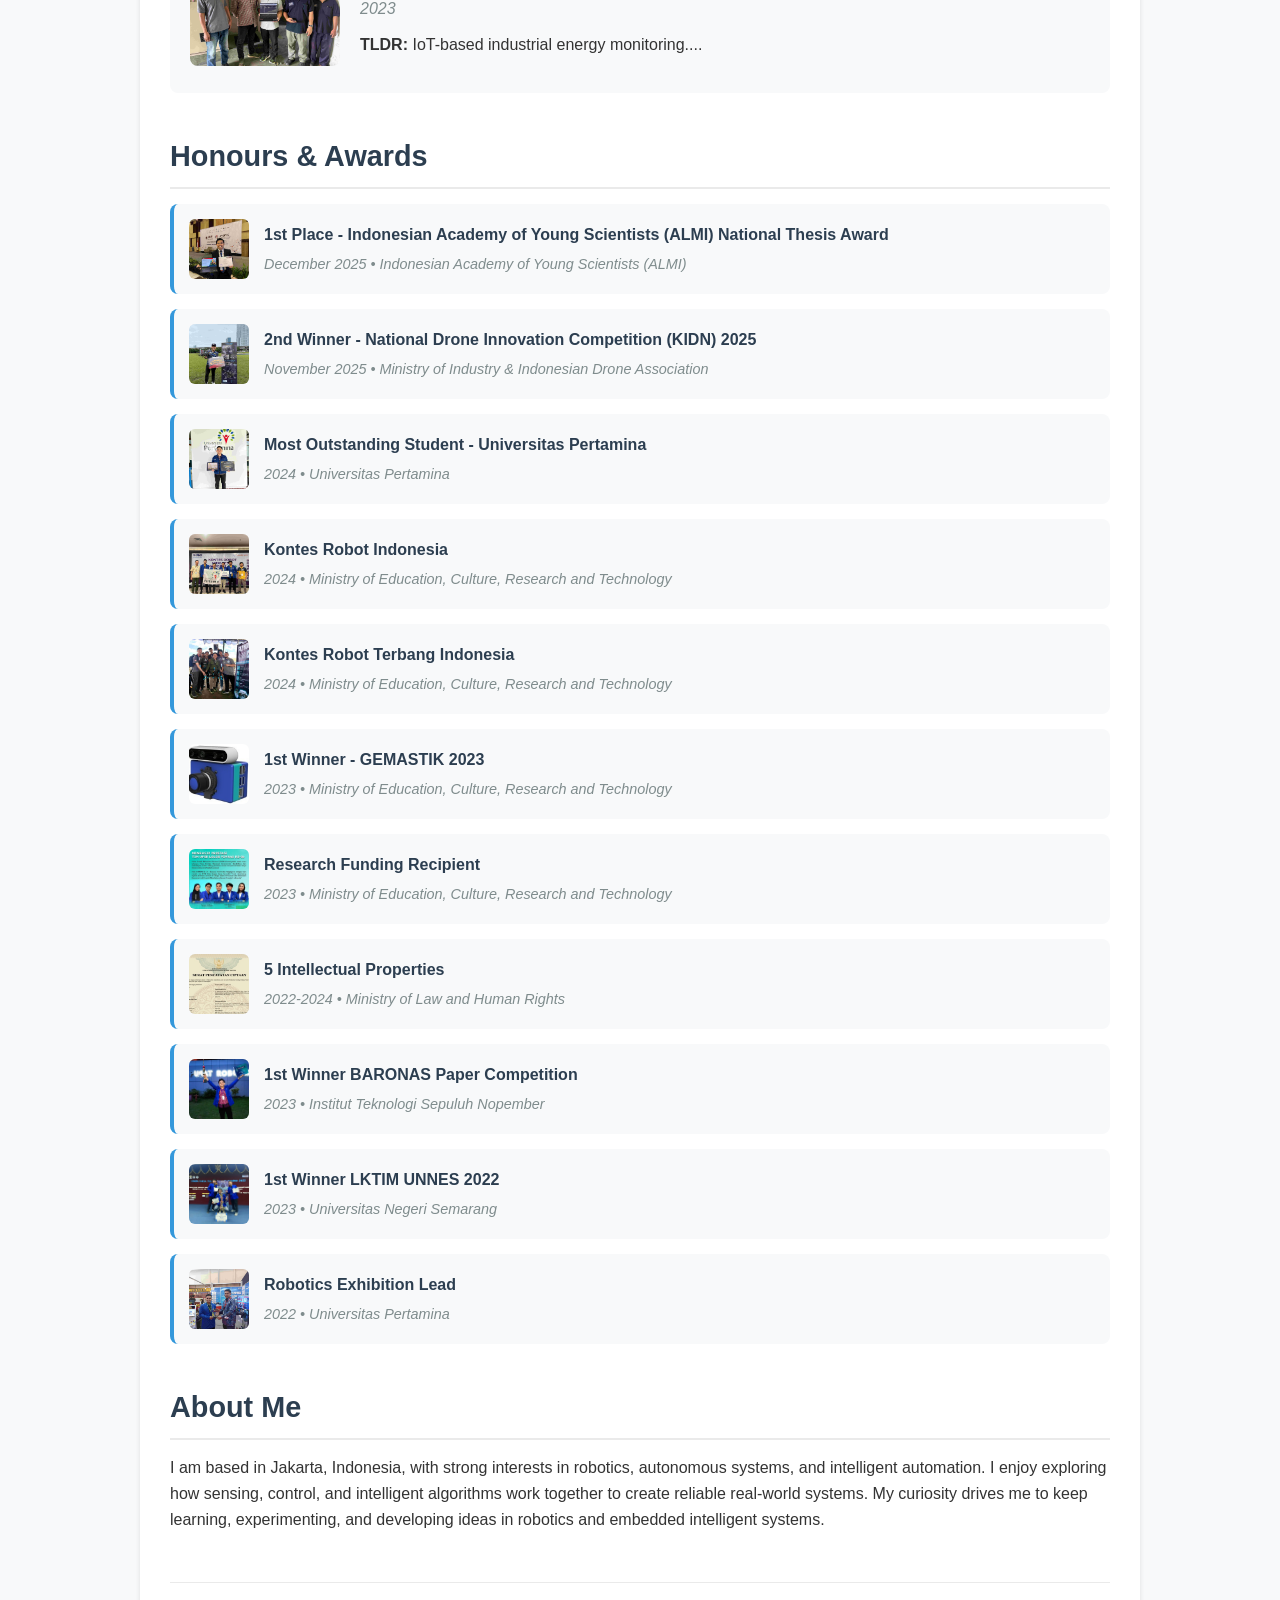
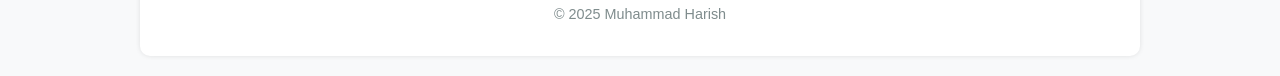
==== commit f3e55ab2: "Update index.html" ====
--- a/index.html
+++ b/index.html
@@ -607,7 +607,7 @@
                     <p>Jakarta, Indonesia | <a href="https://universitaspertamina.ac.id/" target="_blank">Website</a></p>
                     <p><strong>Final Grade:</strong> GPA: 3.96/4.00 (Summa Cum Laude) <strong>Top 1/180 Student in Faculty of Engineering</strong></p>
                     <p><strong>Specialization:</strong> Control Systems, Robotics, Artificial Intelligence, and Automation</p>
-                    <p><strong>Thesis:</strong> Thesis: Integration of Kinematics and Reinforcement Learning for Hexapod Locomotion</p>
+                    <p><strong>Thesis:</strong> Integration of Kinematics and Reinforcement Learning for Hexapod Locomotion</p>
                 </div>
             </div>
         </section>
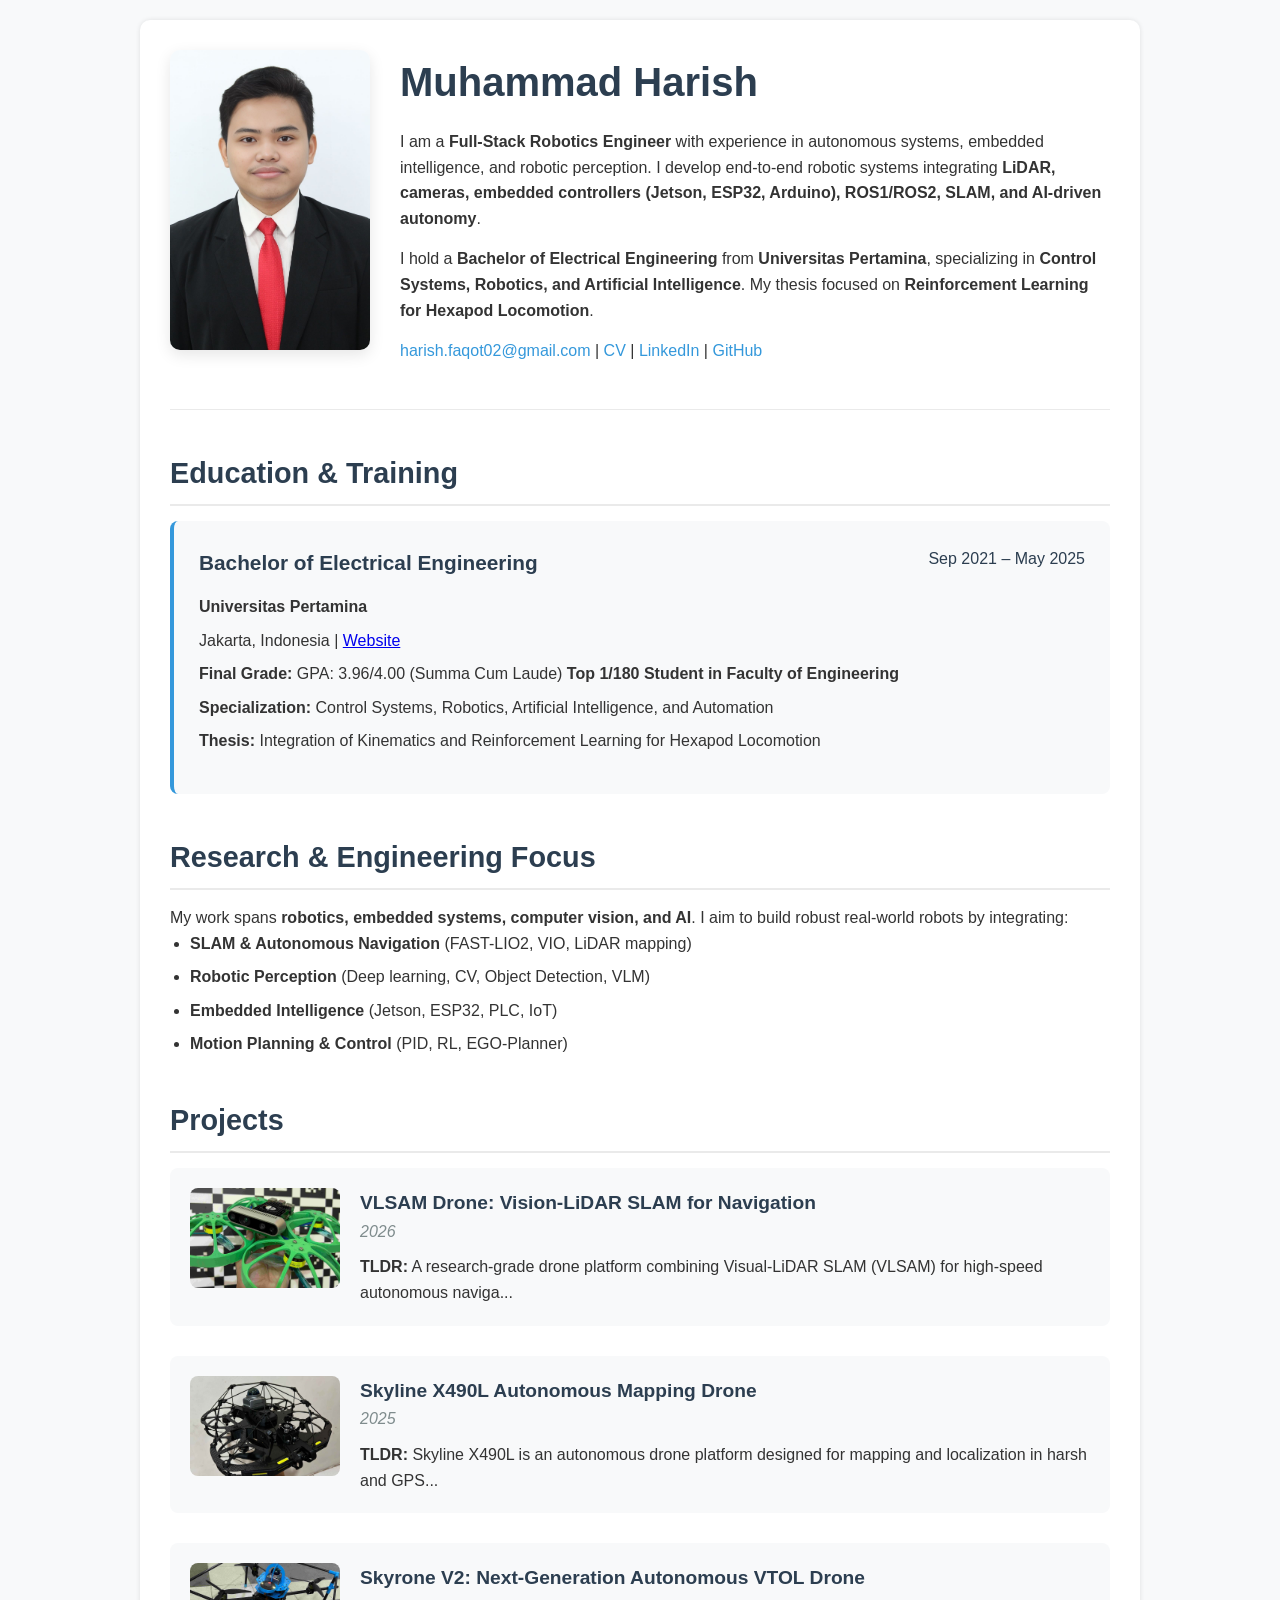
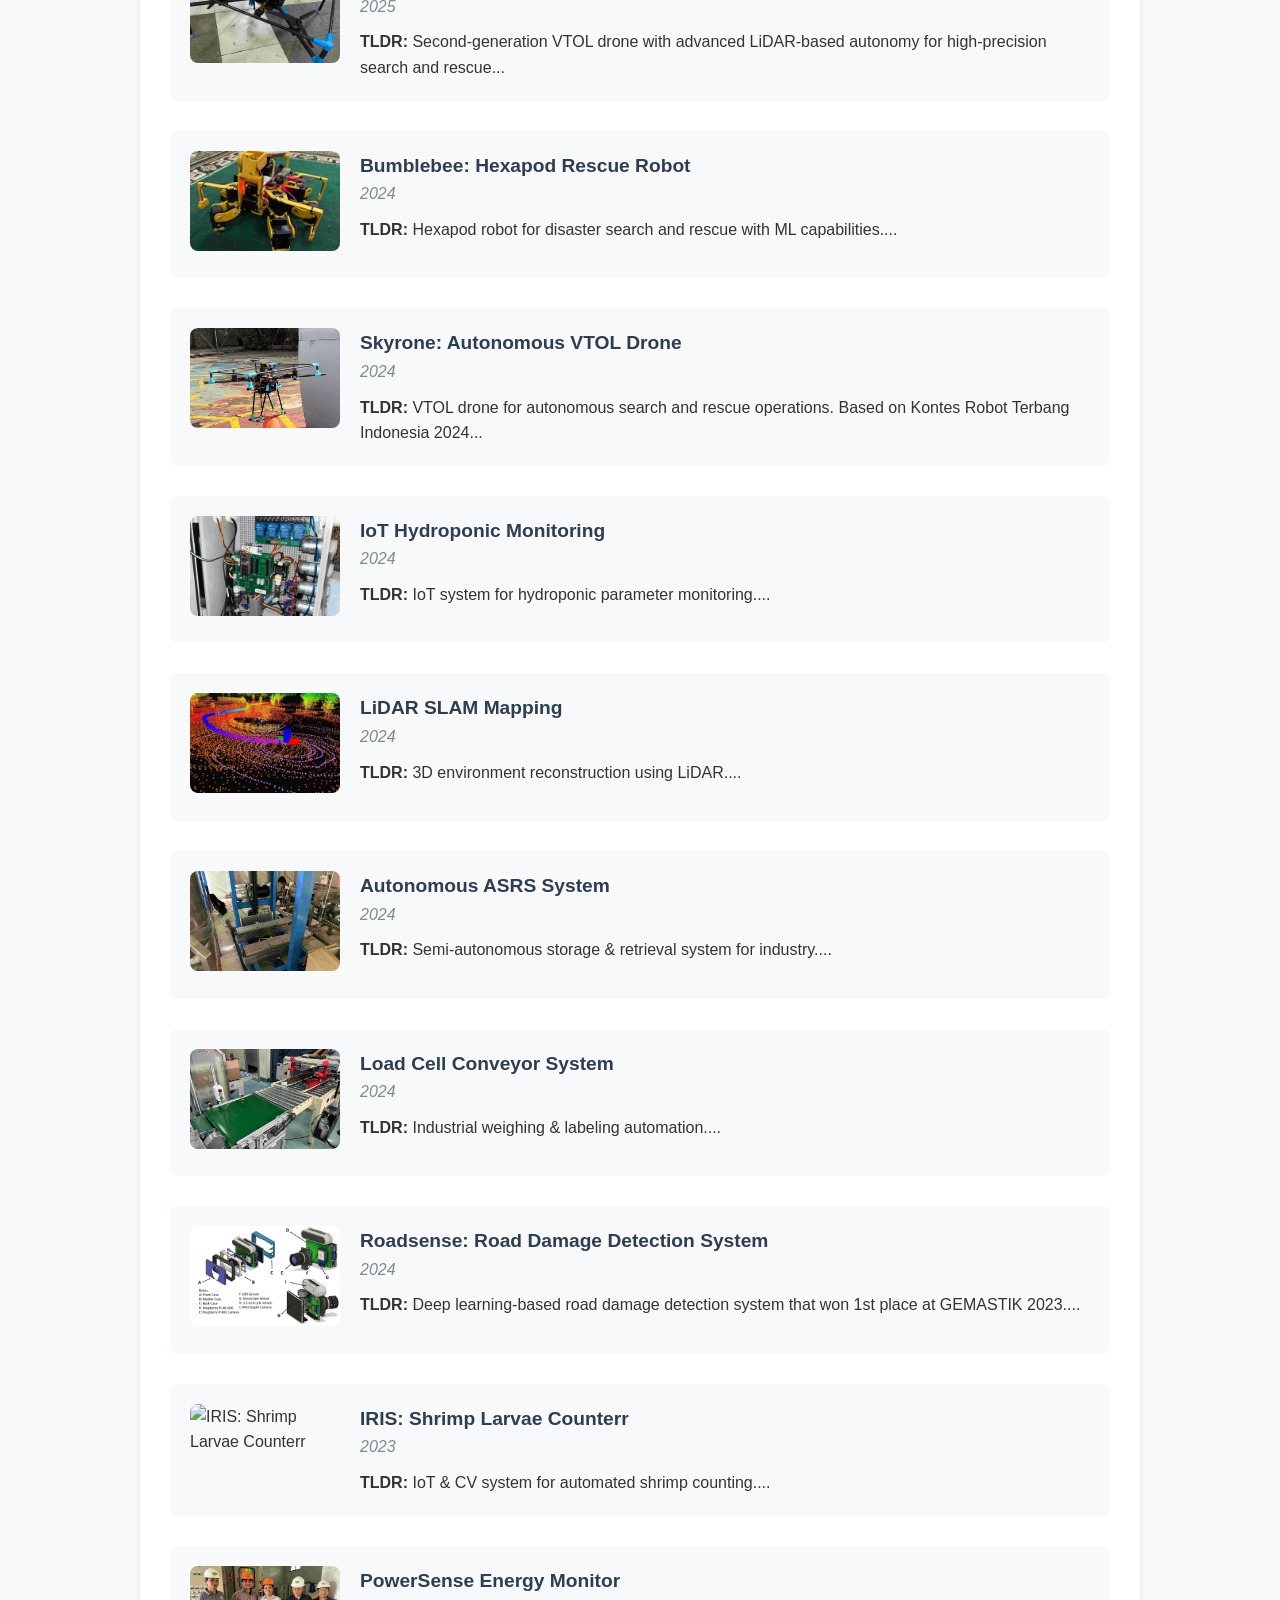
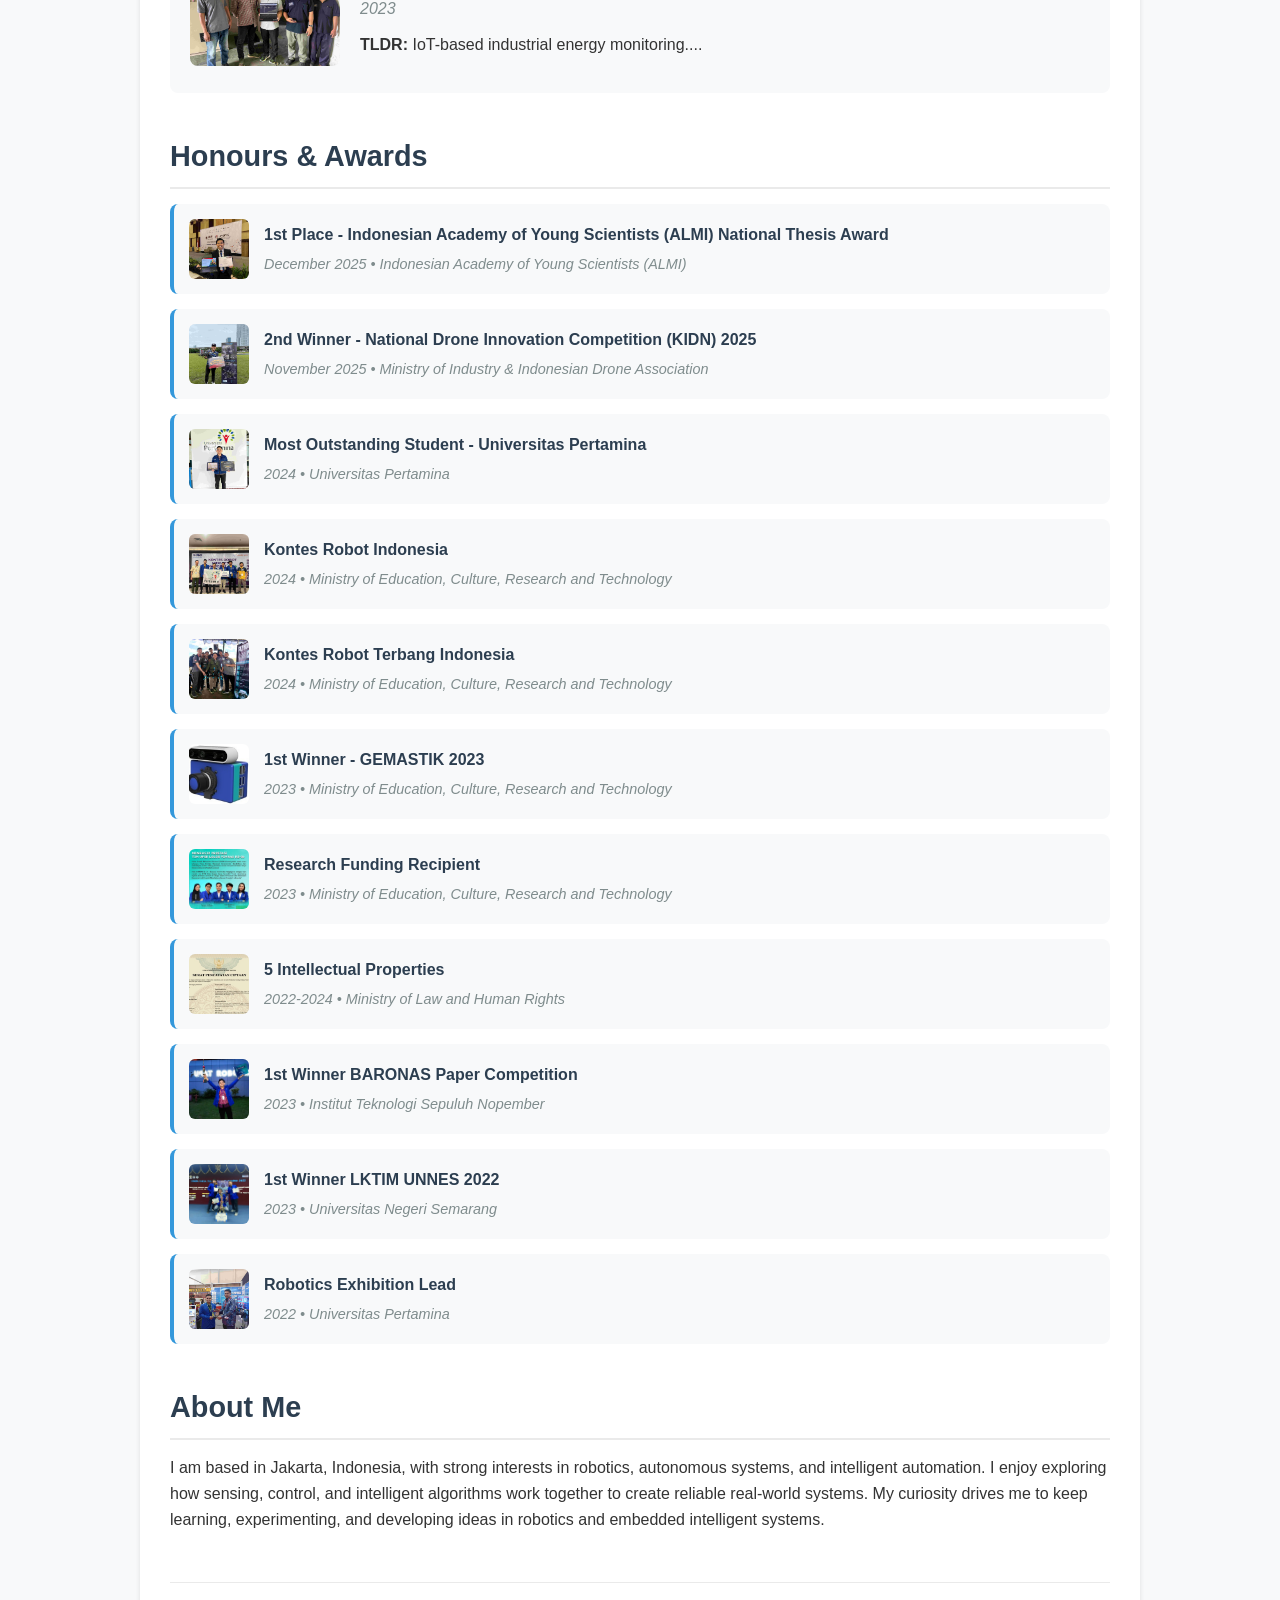
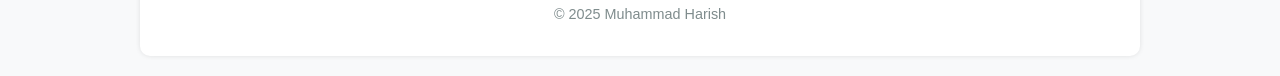
==== commit 2d96ee1a: "Update index.html" ====
--- a/index.html
+++ b/index.html
@@ -872,8 +872,8 @@
                 award: "1st Winner GEMASTIK 2023"
             },
             iris: {
-                title: "IRIS: Shrimp Larvae Counter",
-                images: ["images/iris-3.jpg", "images/iris-2.jpg", "images/iris.jpg"],
+                title: "IRIS: Shrimp Larvae Counterr",
+                images: ["images/iris-4.jpg", "images/iris-2.jpg", "images/iris.jpg"],
                 description: "IoT & CV system for automated shrimp counting.",
                 details: [
                     "OpenCV object detection",
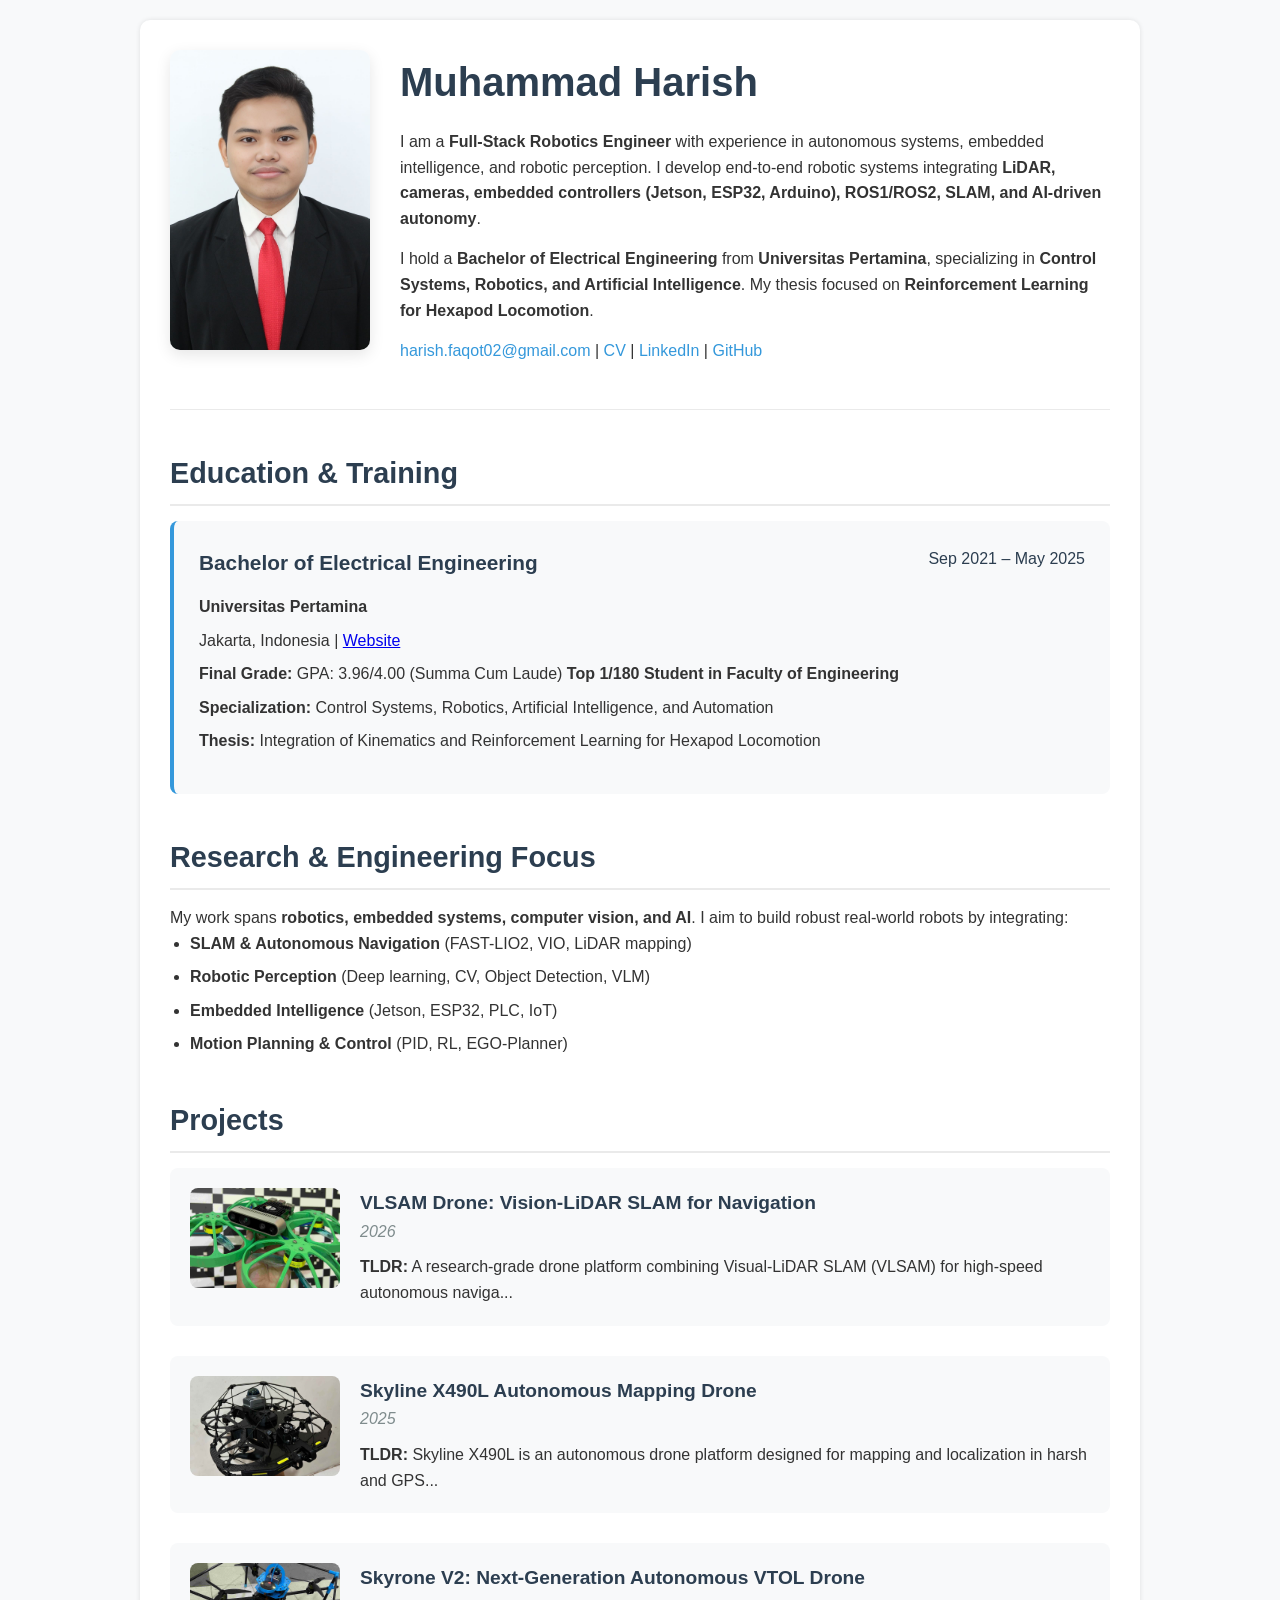
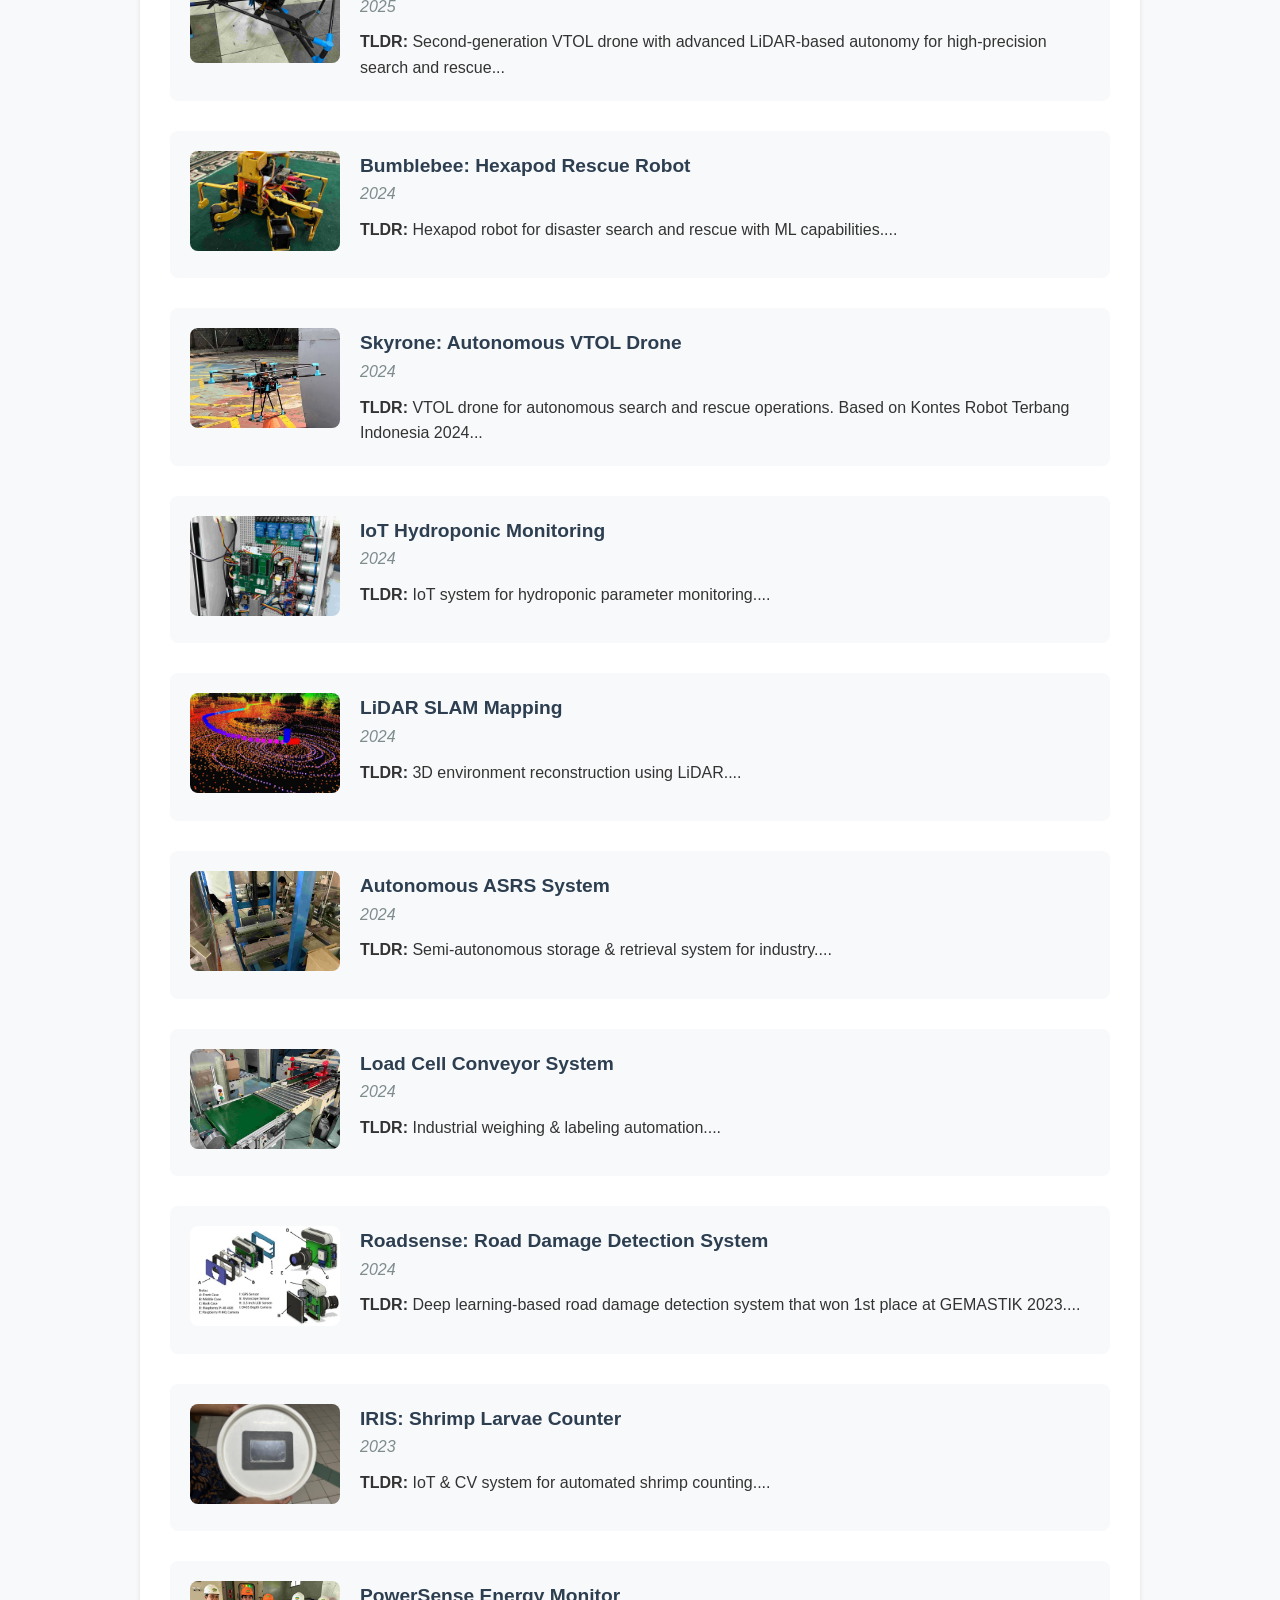
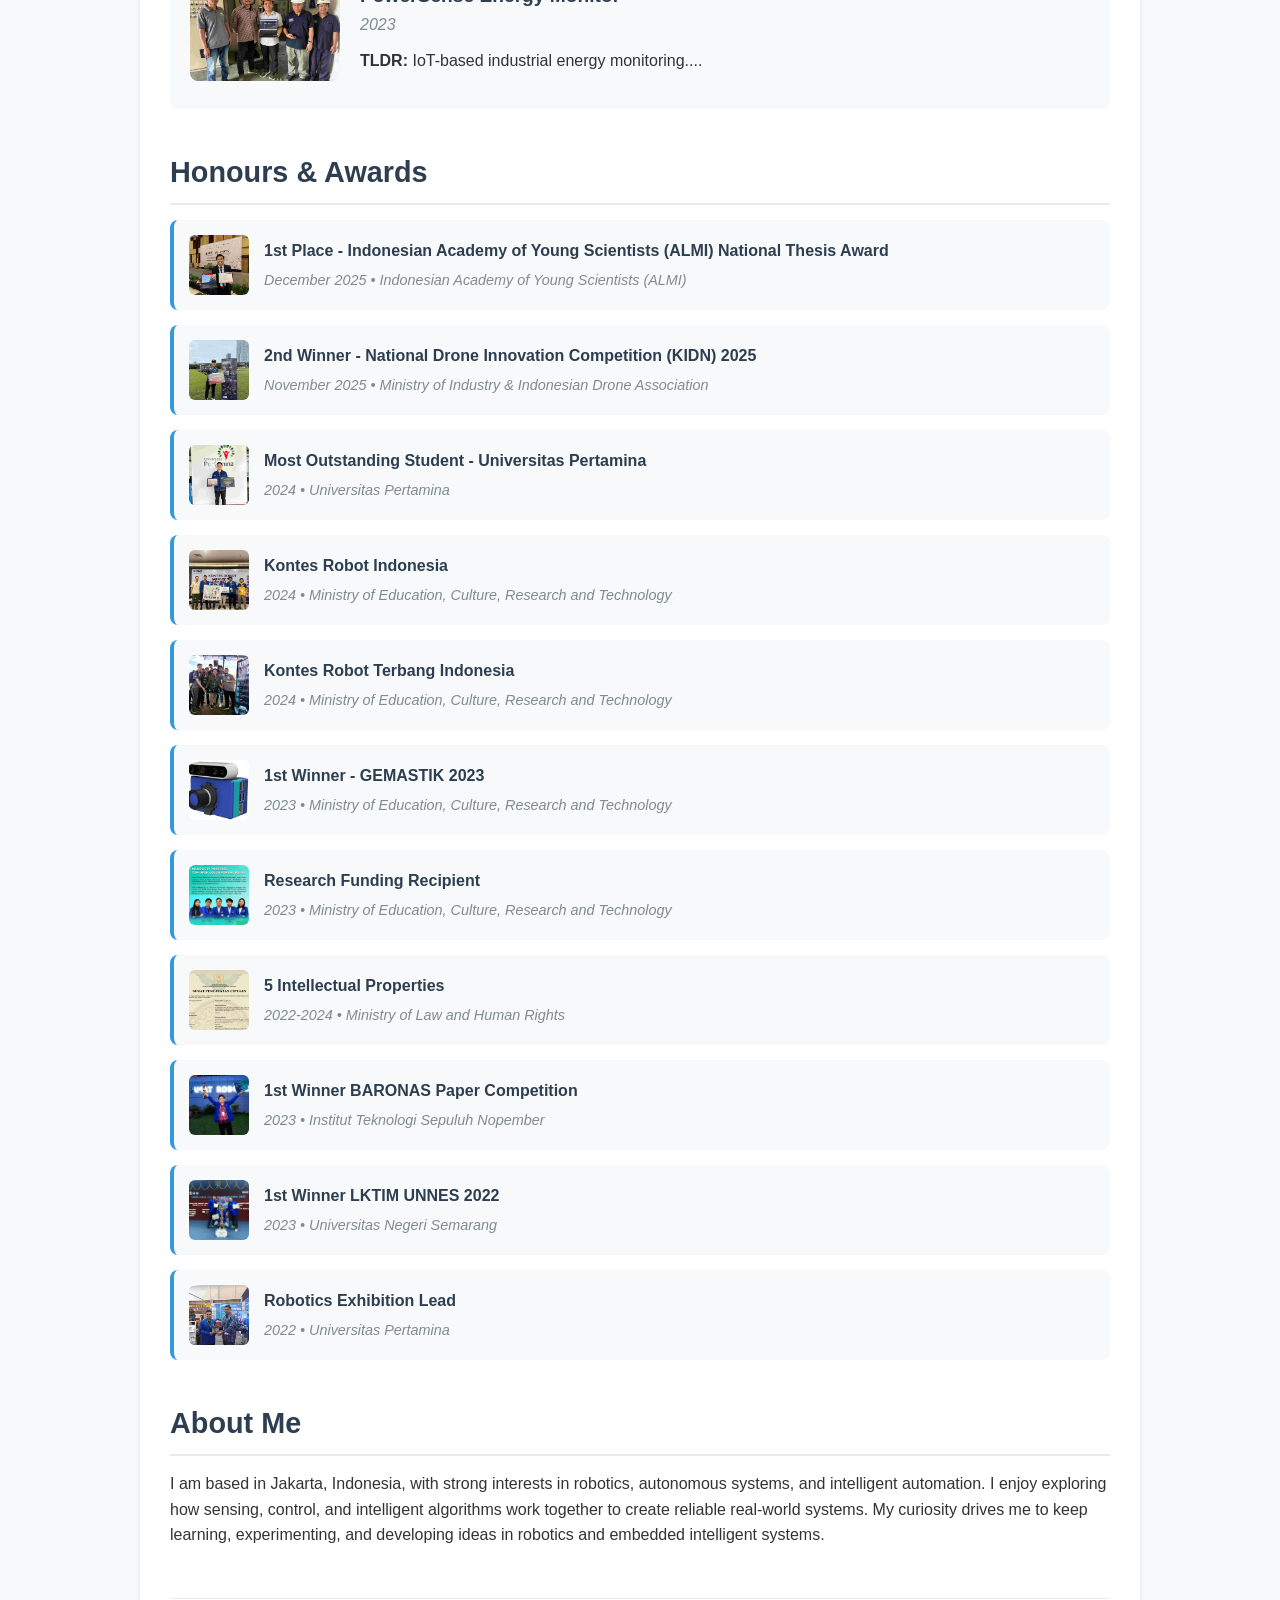
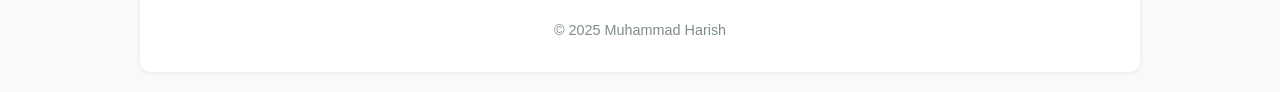
==== commit e820f382: "Update index.html" ====
--- a/index.html
+++ b/index.html
@@ -872,8 +872,8 @@
                 award: "1st Winner GEMASTIK 2023"
             },
             iris: {
-                title: "IRIS: Shrimp Larvae Counterr",
-                images: ["images/iris-4.jpg", "images/iris-2.jpg", "images/iris.jpg"],
+                title: "IRIS: Shrimp Larvae Counter",
+                images: ["images/iris-2.jpg", "images/iris-2.jpg", "images/iris.jpg"],
                 description: "IoT & CV system for automated shrimp counting.",
                 details: [
                     "OpenCV object detection",
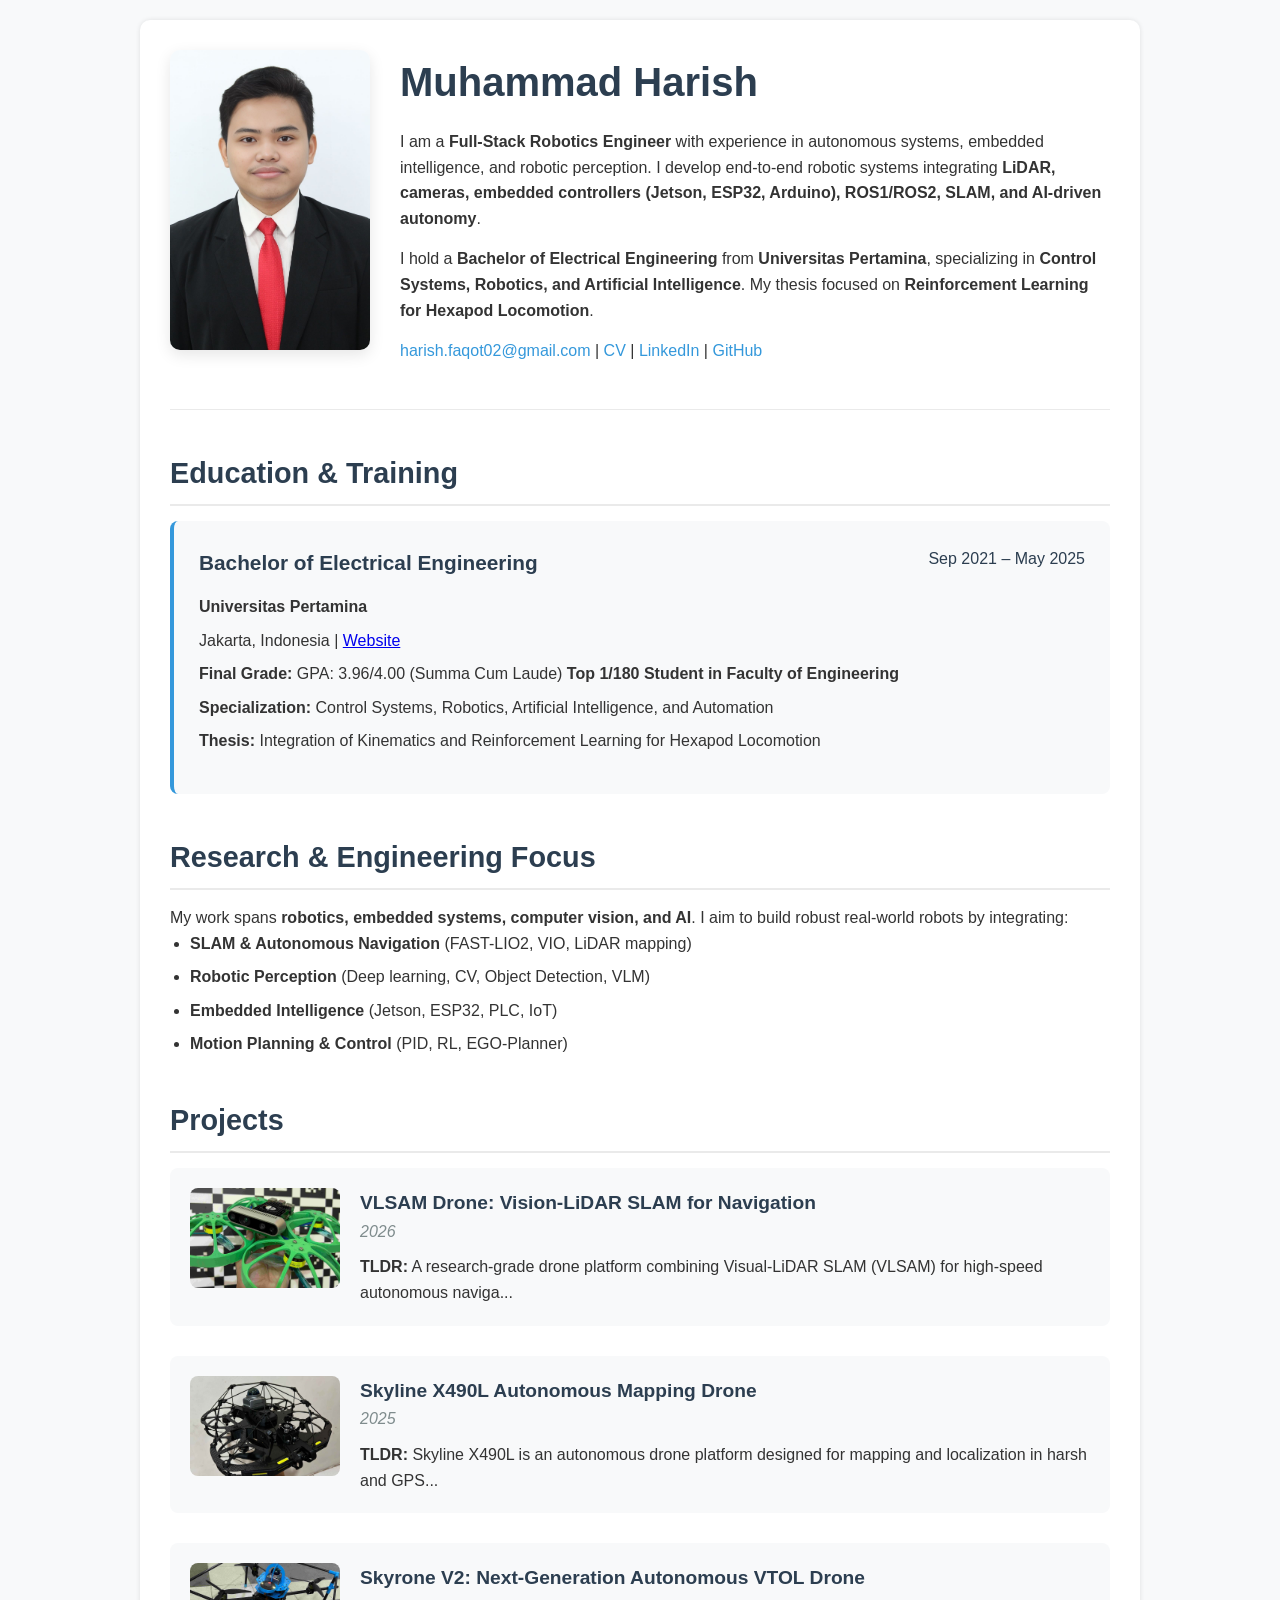
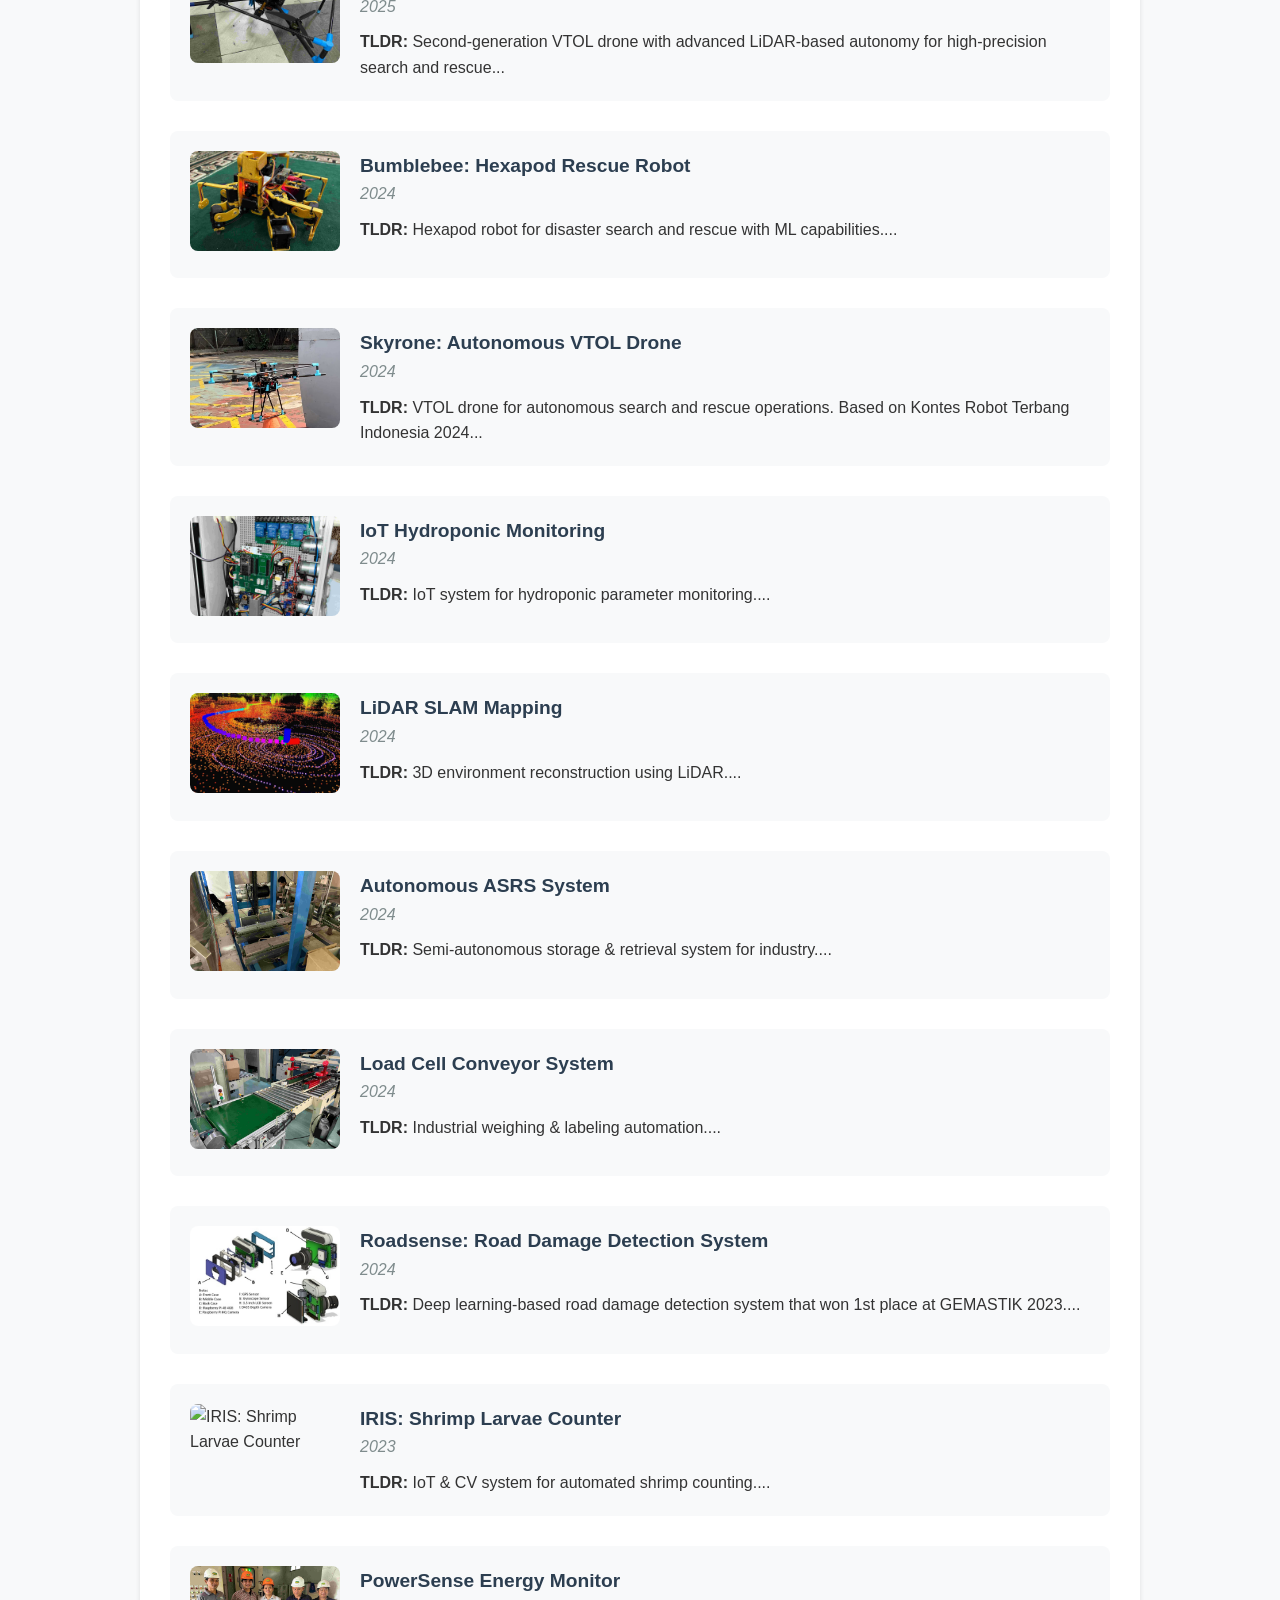
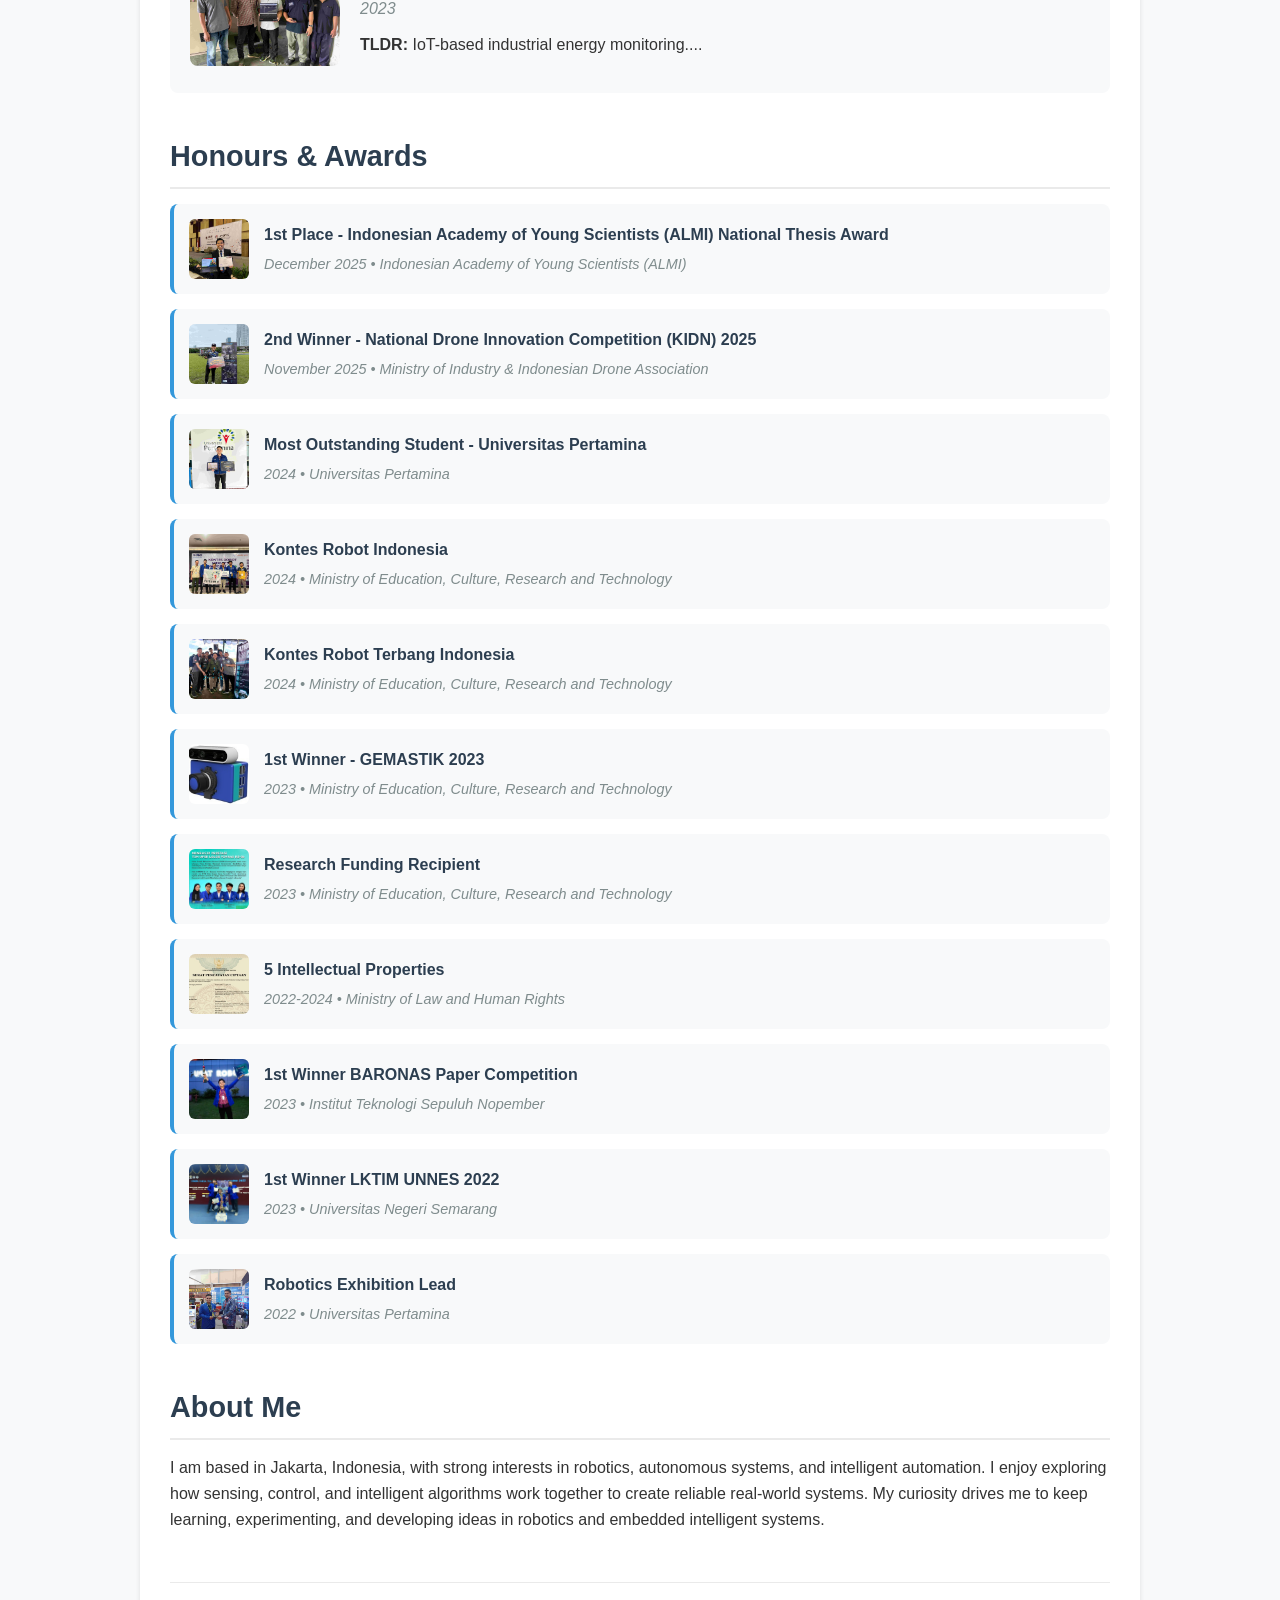
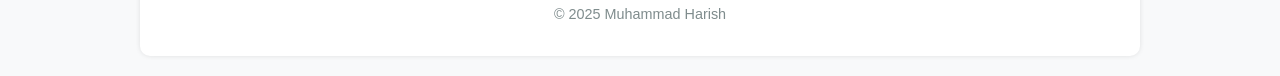
==== commit 28bed9f2: "Update index.html" ====
--- a/index.html
+++ b/index.html
@@ -873,7 +873,7 @@
             },
             iris: {
                 title: "IRIS: Shrimp Larvae Counter",
-                images: ["images/iris-2.jpg", "images/iris-2.jpg", "images/iris.jpg"],
+                images: ["images/iris-3.jpg", "images/iris-2.jpg", "images/iris.jpg"],
                 description: "IoT & CV system for automated shrimp counting.",
                 details: [
                     "OpenCV object detection",
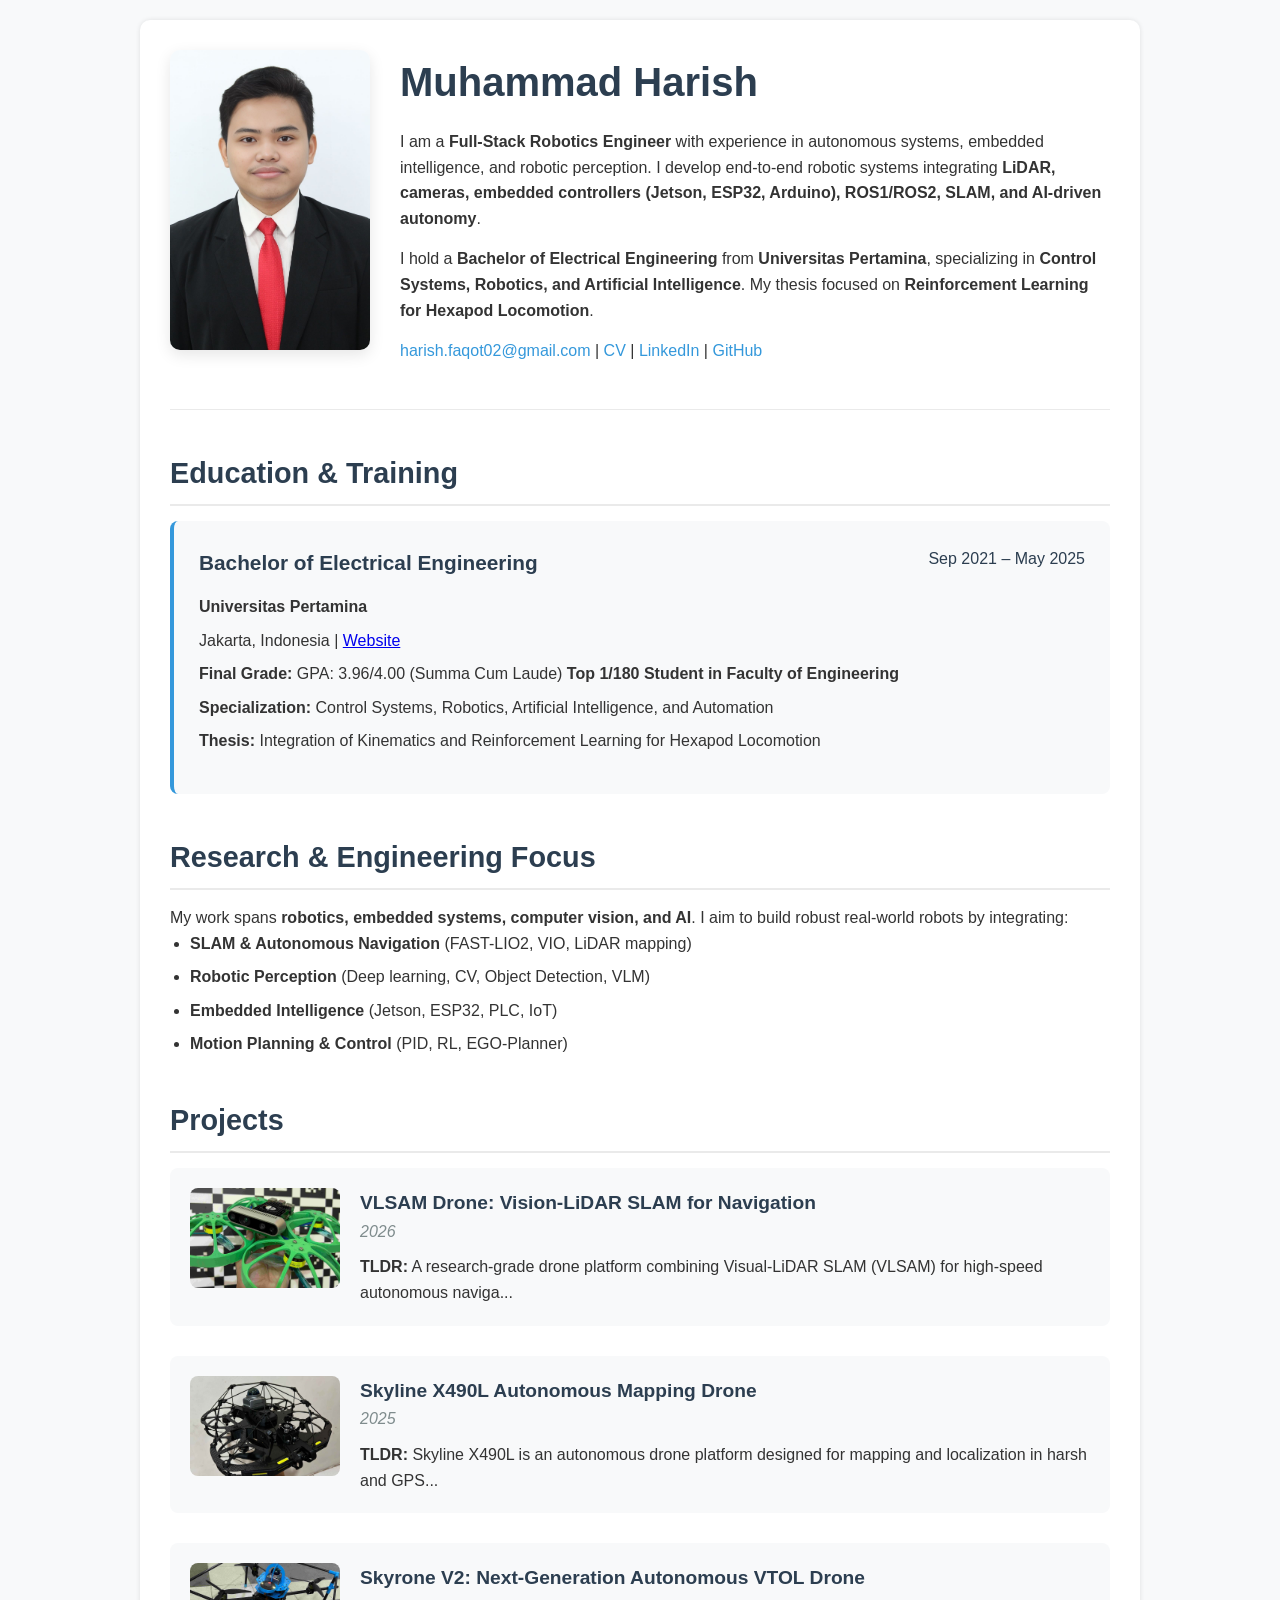
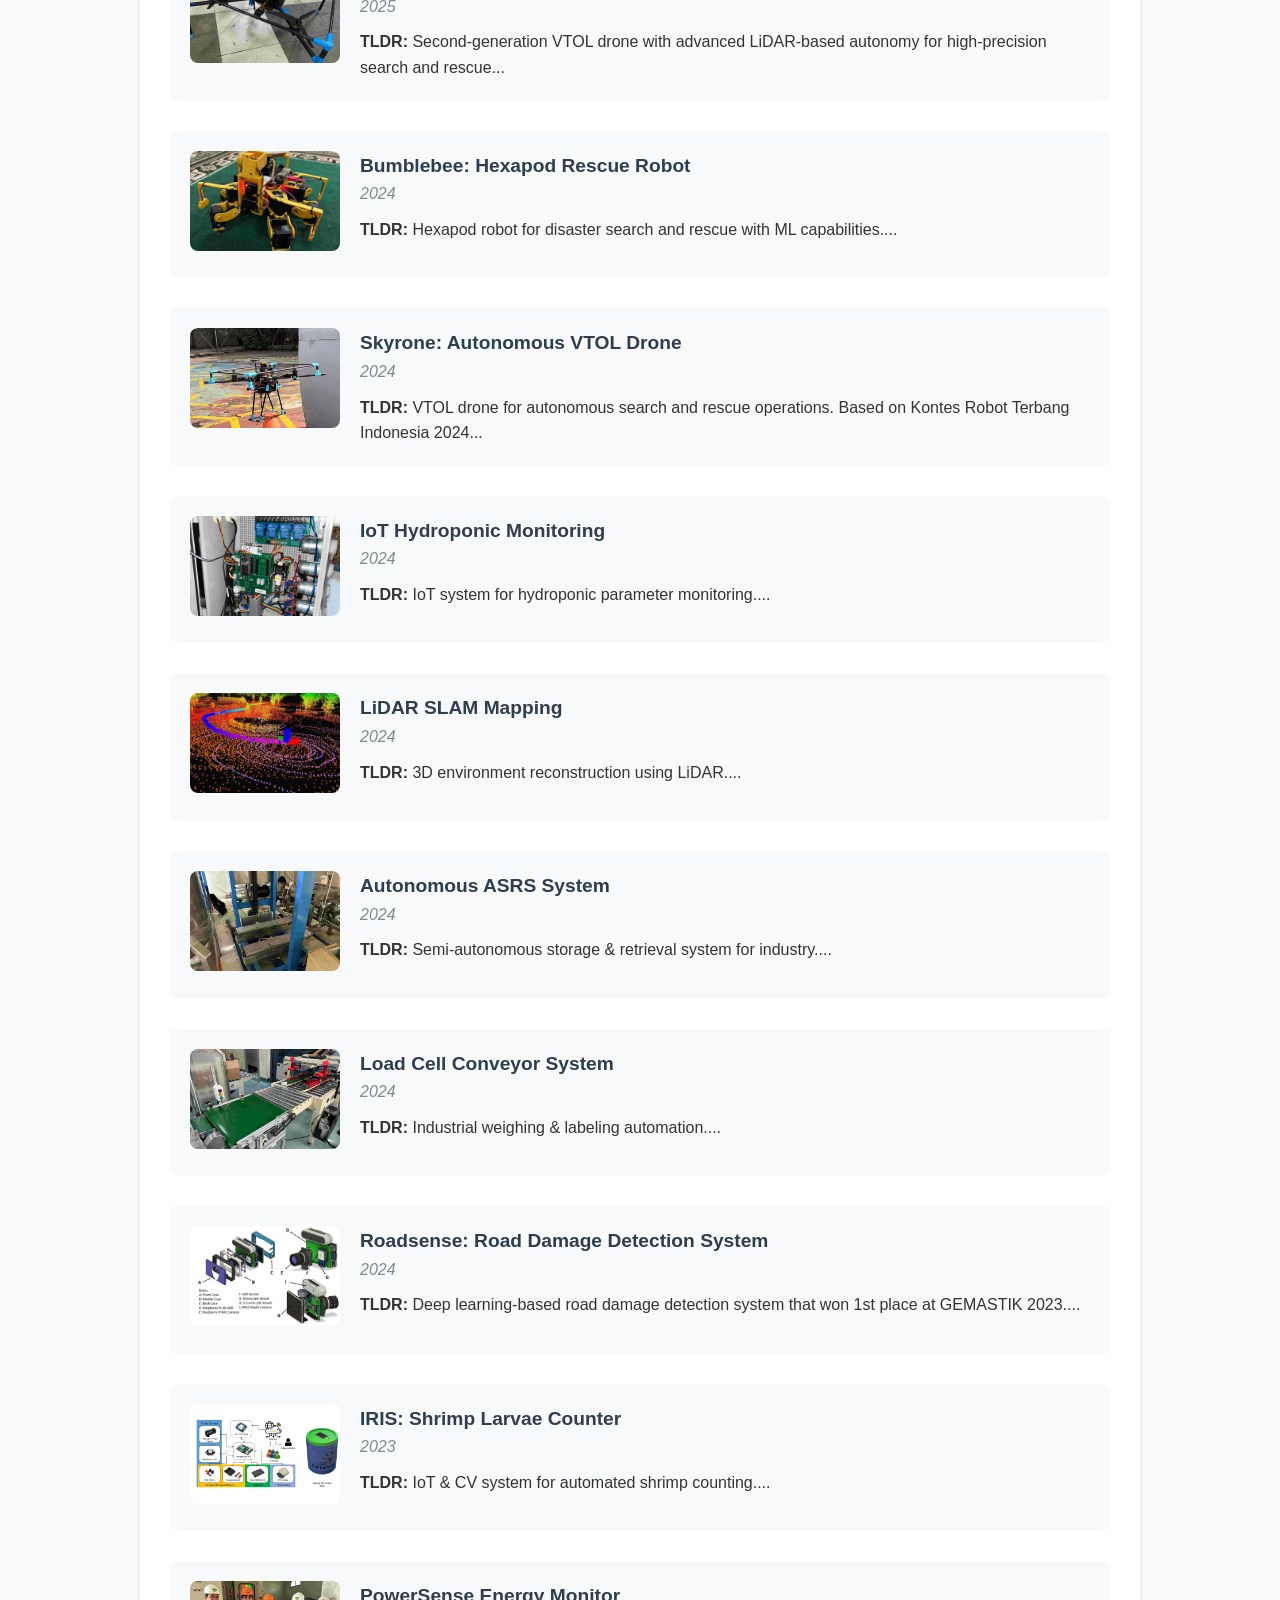
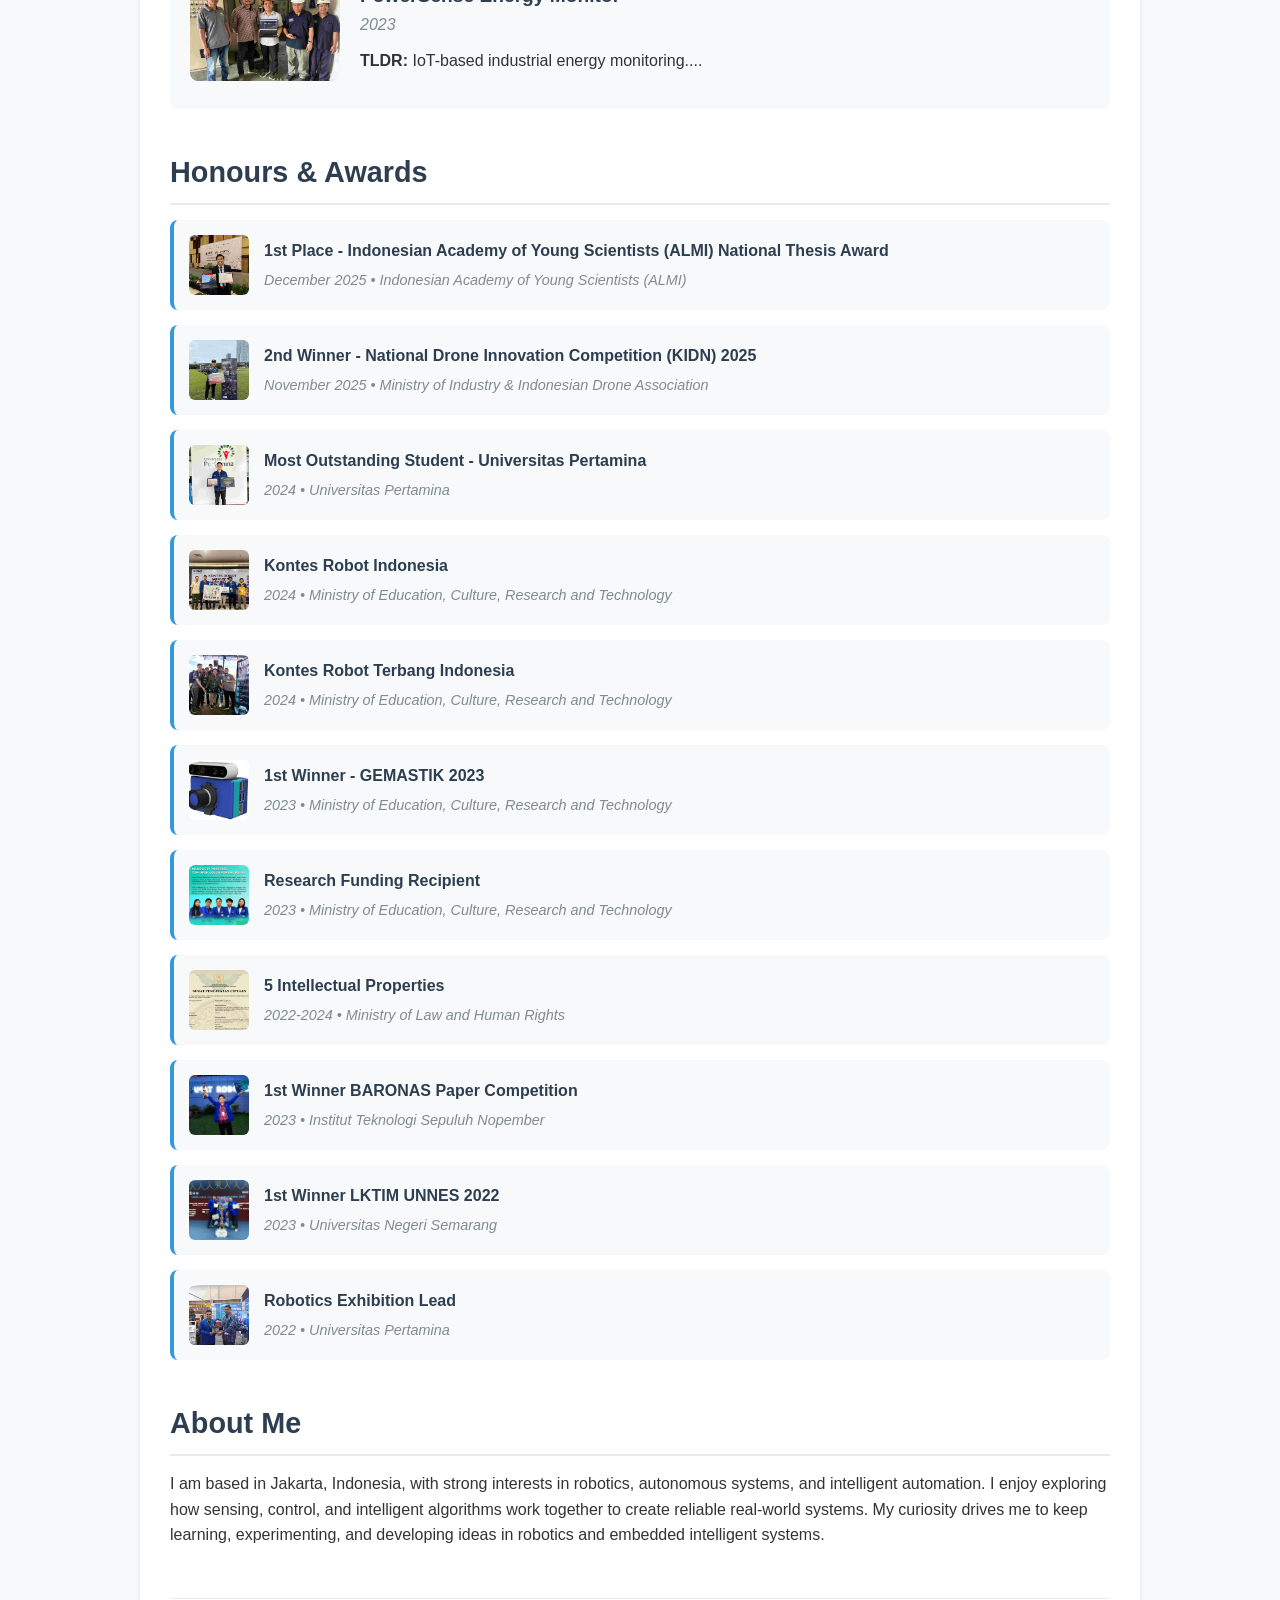
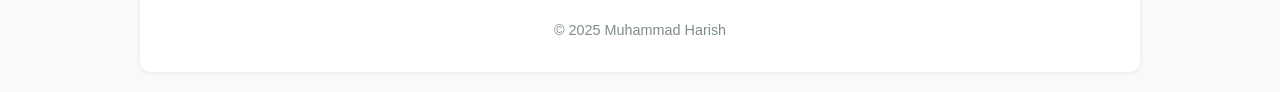
==== commit dec612b6: "update" ====
--- a/index.html
+++ b/index.html
@@ -873,7 +873,7 @@
             },
             iris: {
                 title: "IRIS: Shrimp Larvae Counter",
-                images: ["images/iris-3.jpg", "images/iris-2.jpg", "images/iris.jpg"],
+                images: ["images/iris-3.jpeg", "images/iris-2.jpg", "images/iris.jpg"],
                 description: "IoT & CV system for automated shrimp counting.",
                 details: [
                     "OpenCV object detection",
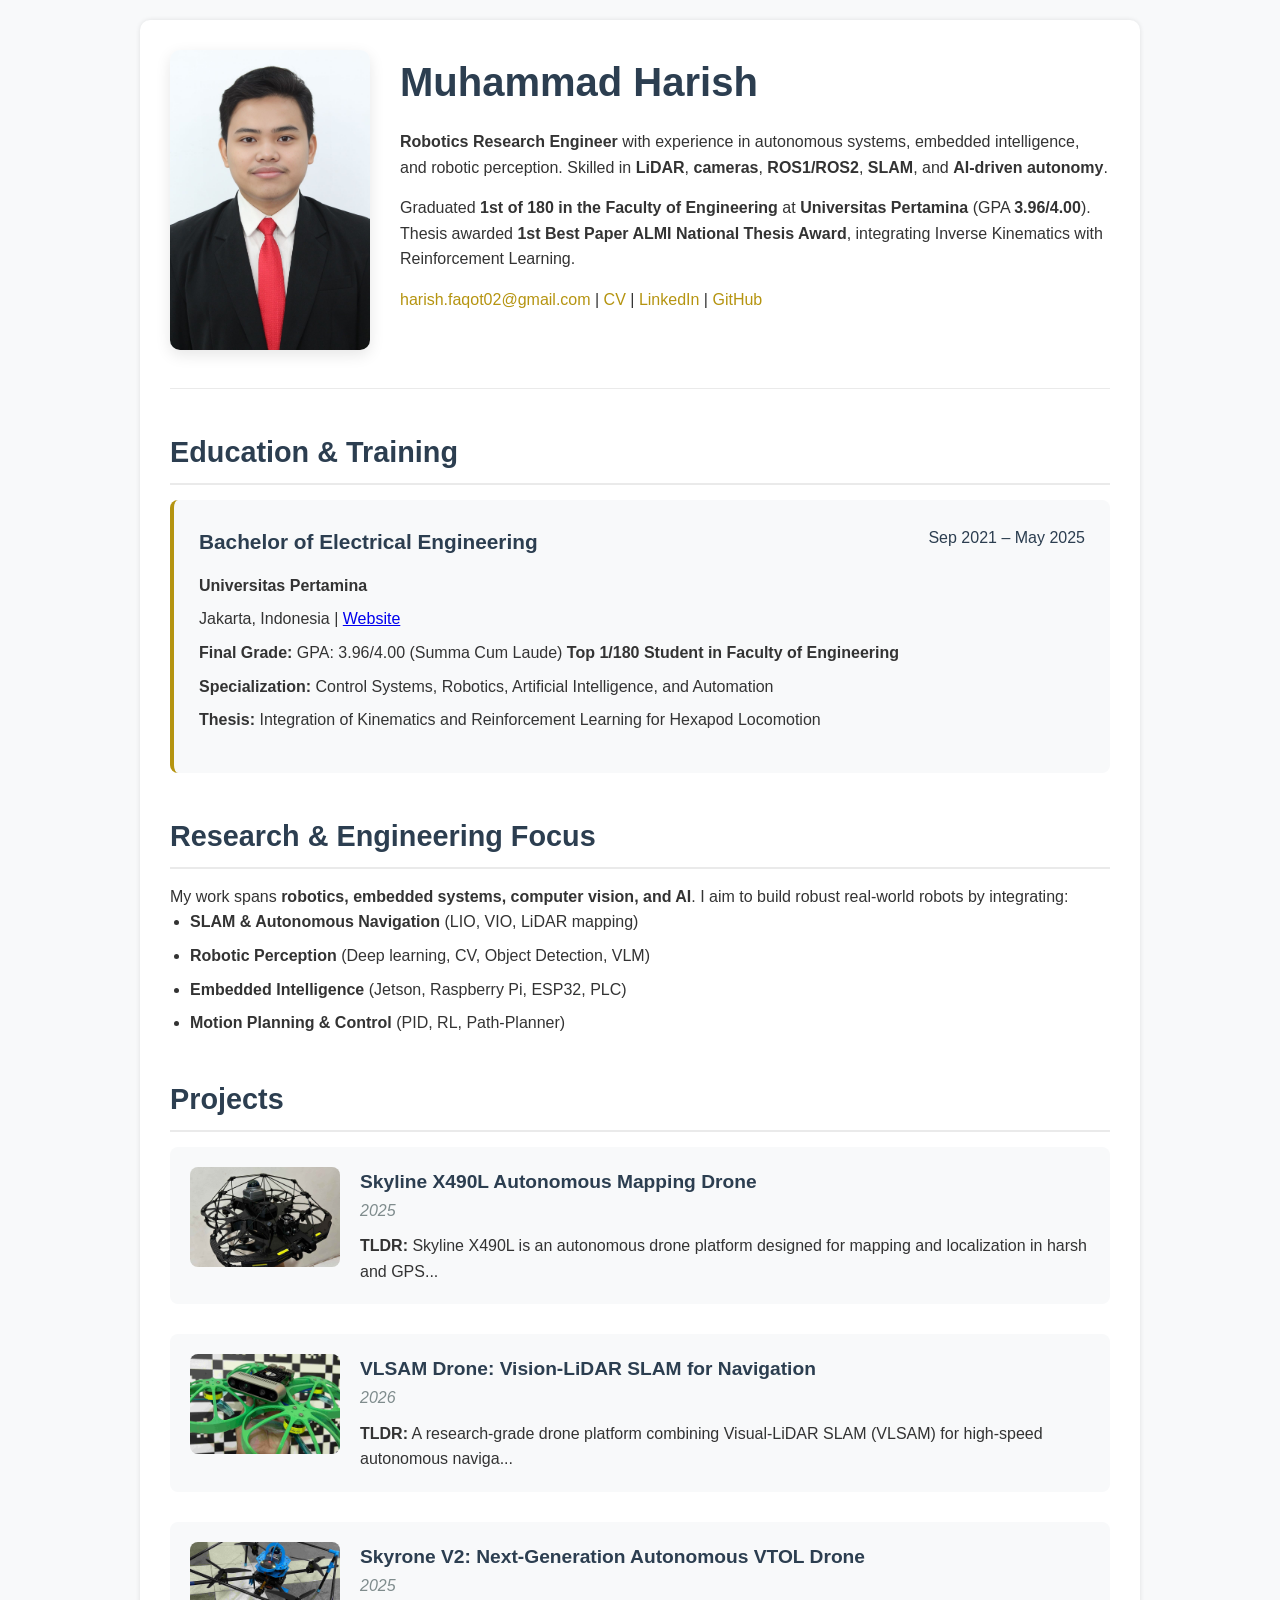
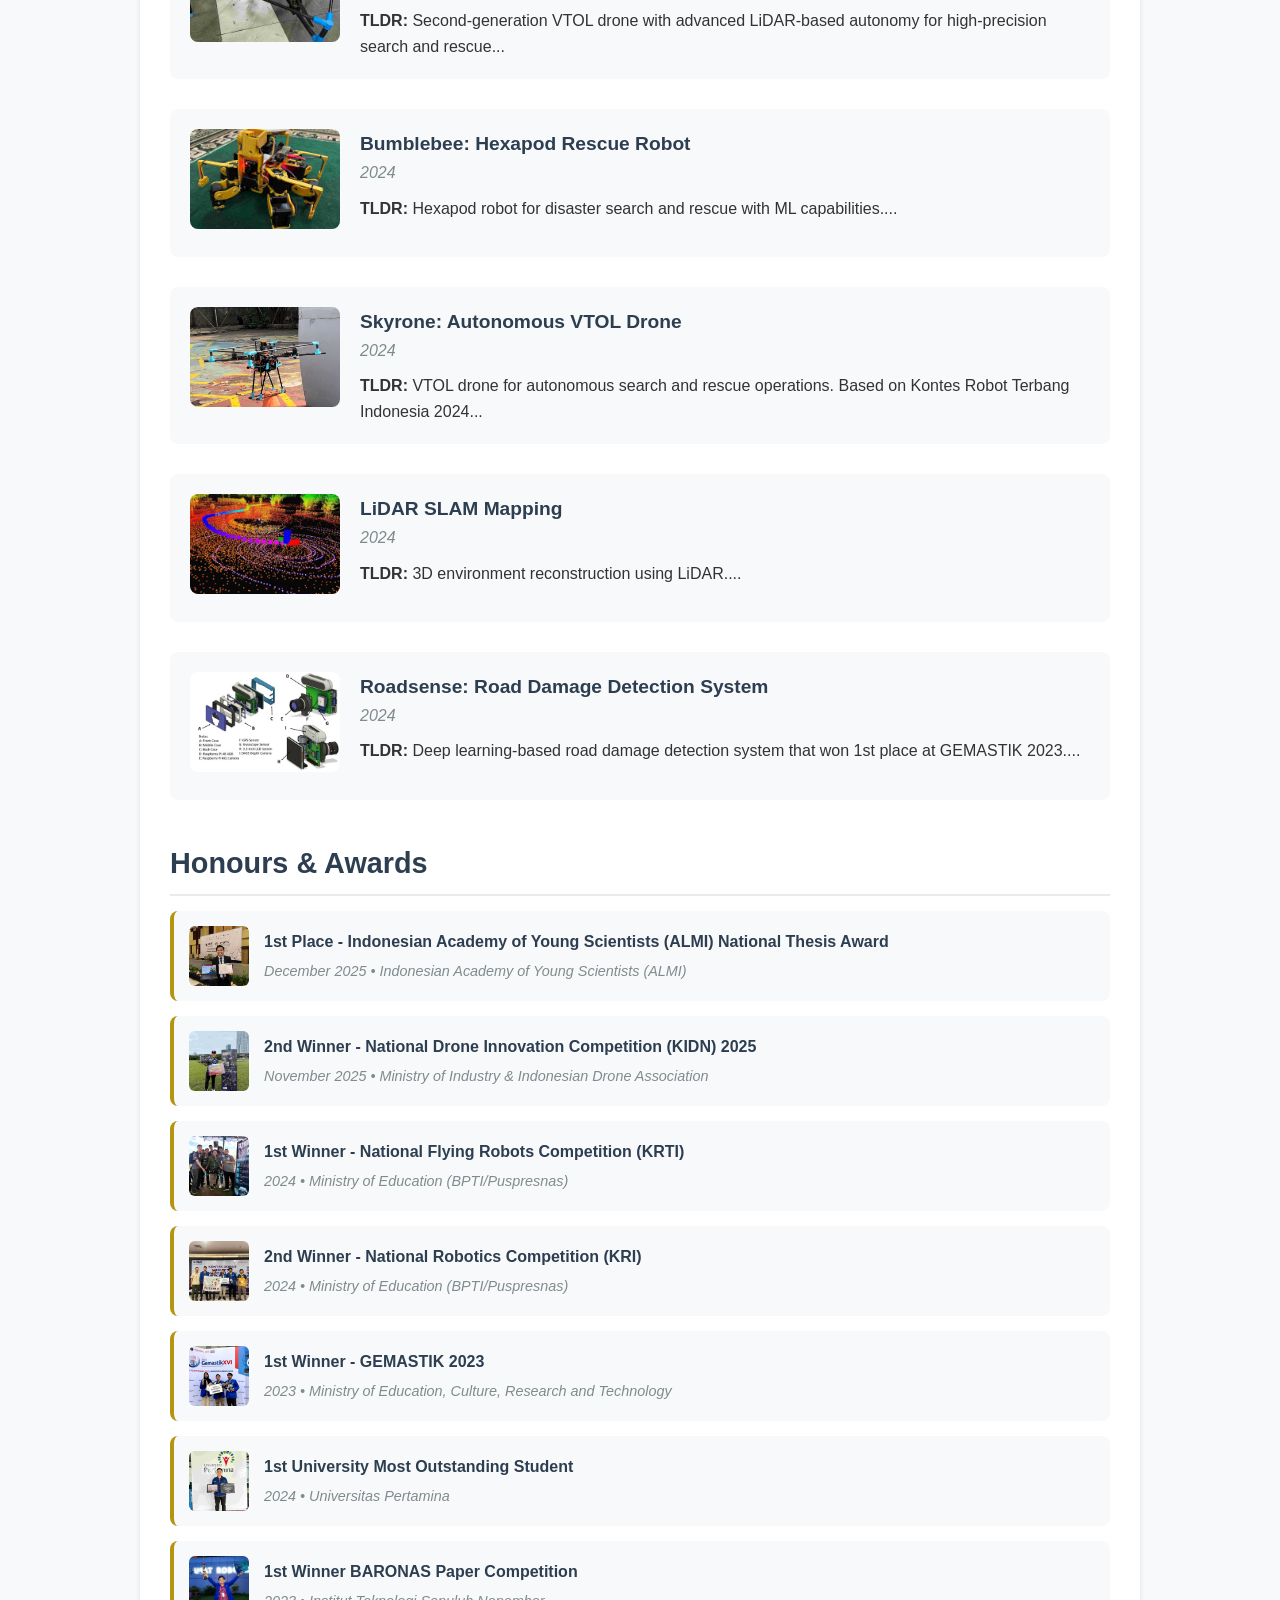
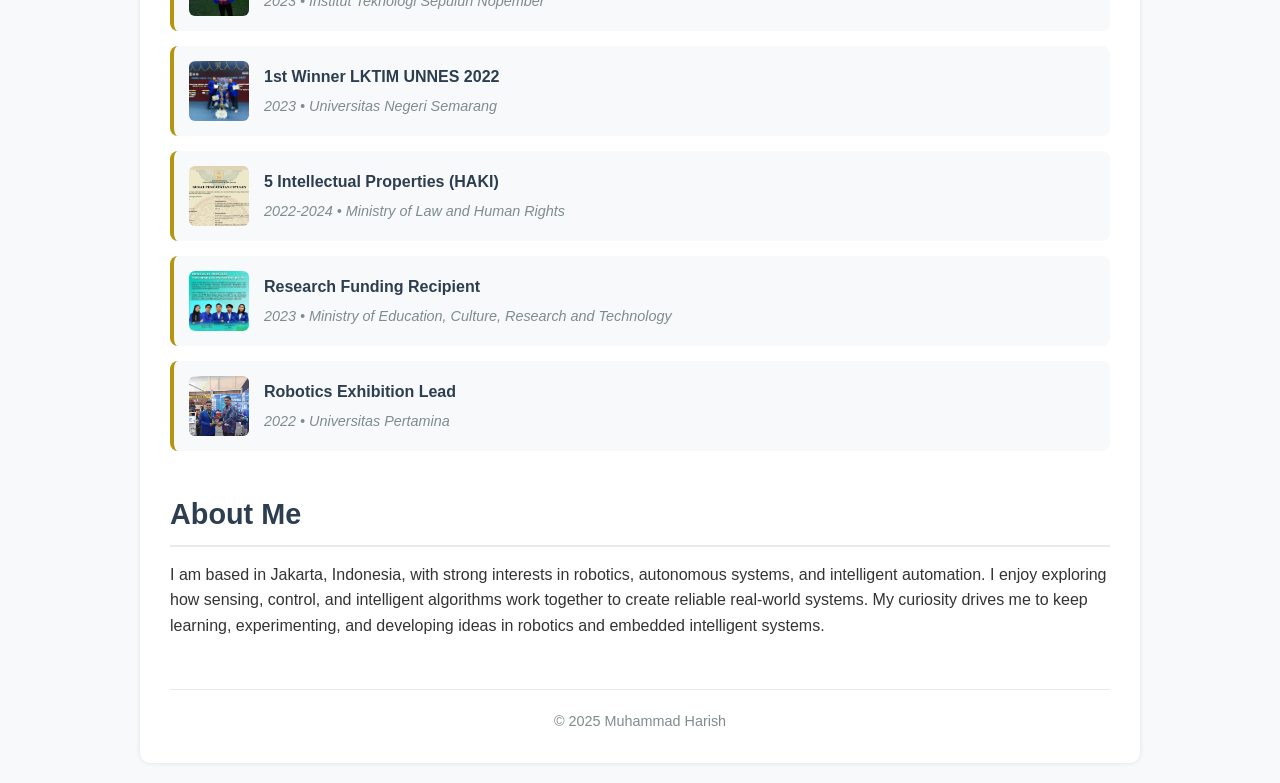
==== commit a0acba9e: "update cv" ====
--- a/index.html
+++ b/index.html
@@ -65,7 +65,7 @@
         }
         
         .intro a {
-            color: #3498db;
+            color: #B59410;
             text-decoration: none;
         }
         
@@ -79,7 +79,7 @@
             padding: 20px;
             border-radius: 8px;
             margin-bottom: 40px;
-            border-left: 4px solid #3498db;
+            border-left: 4px solid #B59410;
         }
         
         .updates-header {
@@ -124,7 +124,7 @@
             padding: 25px;
             border-radius: 8px;
             margin-bottom: 30px;
-            border-left: 4px solid #3498db;
+            border-left: 4px solid #B59410;
         }
         
         .education-header {
@@ -158,7 +158,7 @@
             padding: 15px;
             border-radius: 6px;
             margin-top: 15px;
-            border-left: 3px solid #3498db;
+            border-left: 3px solid #B59410;
         }
         
         .thesis-title {
@@ -173,7 +173,7 @@
         
         .highlight-badge {
             display: inline-block;
-            background-color: #3498db;
+            background-color: #B59410;
             color: white;
             padding: 5px 12px;
             border-radius: 20px;
@@ -235,7 +235,7 @@
             border-radius: 8px;
             background-color: #f8f9fa;
             transition: all 0.3s;
-            border-left: 4px solid #3498db;
+            border-left: 4px solid #B59410;
             display: flex;
             align-items: center;
             gap: 15px;
@@ -479,7 +479,7 @@
         }
         
         .tech-tag {
-            background-color: #3498db;
+            background-color: #B59410;
             color: white;
             padding: 5px 10px;
             border-radius: 20px;
@@ -560,19 +560,11 @@
             <div class="intro">
                 <h1>Muhammad Harish</h1>
                 <p>
-                    I am a <strong>Full-Stack Robotics Engineer</strong> with experience
-                    in autonomous systems, embedded intelligence, and robotic
-                    perception. I develop end-to-end robotic systems integrating
-                    <strong>LiDAR, cameras, embedded controllers (Jetson, ESP32, Arduino), ROS1/ROS2,
-                    SLAM, and AI-driven autonomy</strong>.
+                <strong>Robotics Research Engineer</strong> with experience in autonomous systems, embedded intelligence, and robotic perception. Skilled in <strong>LiDAR</strong>, <strong>cameras</strong>, <strong>ROS1/ROS2</strong>, <strong>SLAM</strong>, and <strong>AI-driven autonomy</strong>.
                 </p>
 
                 <p>
-                    I hold a <strong>Bachelor of Electrical Engineering</strong> from
-                    <strong>Universitas Pertamina</strong>, specializing in
-                    <strong>Control Systems, Robotics, and Artificial Intelligence</strong>.
-                    My thesis focused on
-                    <strong>Reinforcement Learning for Hexapod Locomotion</strong>.
+                Graduated <strong>1st of 180 in the Faculty of Engineering</strong> at <strong>Universitas Pertamina</strong> (GPA <strong>3.96/4.00</strong>). Thesis awarded <strong>1st Best Paper ALMI National Thesis Award</strong>, integrating Inverse Kinematics with Reinforcement Learning.
                 </p>
 
                 <p>
@@ -580,7 +572,7 @@
                     >harish.faqot02@gmail.com</a
                     >
                     |
-                    <a href="Muhammad Harish_CV.pdf" target="_blank">CV</a>
+                    <a href="Muhammad_Harish_CV.pdf" target="_blank">CV</a>
                     |
                     <a
                     href="https://www.linkedin.com/in/muhammadharish"
@@ -621,10 +613,10 @@
                 I aim to build robust real-world robots by integrating:
             </p>
             <ul>
-                <li><strong>SLAM & Autonomous Navigation</strong> (FAST-LIO2, VIO, LiDAR mapping)</li>
+                <li><strong>SLAM & Autonomous Navigation</strong> (LIO, VIO, LiDAR mapping)</li>
                 <li><strong>Robotic Perception</strong> (Deep learning, CV, Object Detection, VLM)</li>
-                <li><strong>Embedded Intelligence</strong> (Jetson, ESP32, PLC, IoT)</li>
-                <li><strong>Motion Planning & Control</strong> (PID, RL, EGO-Planner)</li>
+                <li><strong>Embedded Intelligence</strong> (Jetson, Raspberry Pi, ESP32, PLC)</li>
+                <li><strong>Motion Planning & Control</strong> (PID, RL, Path-Planner)</li>
             </ul>
         </section>
 
@@ -729,6 +721,20 @@
     <script>
         // Project data
         const projects = {
+            skyline: {
+                title: "Skyline X490L Autonomous Mapping Drone",
+                images: ["images/skyline.jpg", "images/skyline-2.jpg", "images/skyline-3.jpg"],
+                description: "Skyline X490L is an autonomous drone platform designed for mapping and localization in harsh and GPS-denied environments such as gold mining sites. The drone features a spherical protective frame, enabling safe flight in indoor or cluttered areas.",
+                details: [
+                    "Jetson Xavier NX for onboard SLAM computation",
+                    "Pixhawk Cube for flight control and stability",
+                    "Livox Mid360 LiDAR for real-time 3D mapping and obstacle detection",
+                    "Implemented real-time LiDAR-based SLAM for autonomous indoor flight"
+                ],
+                technologies: ["NVIDIA Jetson", "Robotics", "ROS", "LiDAR", "SLAM"],
+                status: "2025",
+                award: "Industrial Projects"
+            },
             vlsam_drone: {
                 title: "VLSAM Drone: Vision-LiDAR SLAM for Navigation",
                 images: ["images/vslam-drone.jpg", "images/vslam-drone-2.jpg", "images/vslam-drone-3.jpg"],
@@ -738,27 +744,12 @@
                     "Intel RealSense D435 for visual-inertial odometry (Stereo + Depth)",
                     "VINS-Fusion implementation for robust visual-inertial SLAM",
                     "Custom-designed 3D-printed with 5-inch propellers base frame",
-                    "ROS1 with MAVROS for flight control integration",
-                    "PX4 flight controller with tuned PID for aggressive maneuvers",
+                    "ROS2 with PX4 for flight control integration",
                     "Onboard recording of sensor data for offline analysis and mapping"
                 ],
-                technologies: ["Raspberry Pi 5", "Intel RealSense D435", "ROS1", "VINS-Fusion", "MAVROS", "3D Printing", "PX4", "Computer Vision", "SLAM"],
+                technologies: ["Raspberry Pi 5", "RealSense D435", "ROS2", "VINS-Fusion"],
                 status: "2026",
                 award: "Research Platform"
-            },
-            skyline: {
-                title: "Skyline X490L Autonomous Mapping Drone",
-                images: ["images/skyline.jpg", "images/skyline-2.jpg", "images/skyline-3.jpg"],
-                description: "Skyline X490L is an autonomous drone platform designed for mapping and localization in harsh and GPS-denied environments such as gold mining sites. The drone features a spherical protective frame, enabling safe flight in indoor or cluttered areas.",
-                details: [
-                    "Jetson Xavier for onboard SLAM computation",
-                    "Pixhawk Cube for flight control and stability",
-                    "Livox Mid360 LiDAR for real-time 3D mapping and obstacle detection",
-                    "Implemented real-time LiDAR-based SLAM for autonomous indoor flight"
-                ],
-                technologies: ["NVIDIA Jetson", "Robotics", "ROS", "LiDAR", "SLAM"],
-                status: "2025",
-                award: "Industrial Projects"
             },
             skyrone_v2: {
                 title: "Skyrone V2: Next-Generation Autonomous VTOL Drone",
@@ -804,19 +795,19 @@
                 status: "2024",
                 award: "1st Winner KRTI - VTOL"
             },
-            hydroponic: {
-                title: "IoT Hydroponic Monitoring",
-                images: ["images/hydroponic.jpg", "images/hydroponic-2.jpg", "images/hydroponic-3.jpg"],
-                description: "IoT system for hydroponic parameter monitoring.",
-                details: [
-                    "Real-time pH, EC, temp, humidity monitoring",
-                    "Grafana & Home Assistant integration",
-                    "Data logging & visualization"
-                ],
-                technologies: ["IoT", "Grafana", "PCB", "Embedded", "Arduino"],
-                status: "2024",
-                award: "Self Project"
-            },
+            // hydroponic: {
+            //     title: "IoT Hydroponic Monitoring",
+            //     images: ["images/hydroponic.jpg", "images/hydroponic-2.jpg", "images/hydroponic-3.jpg"],
+            //     description: "IoT system for hydroponic parameter monitoring.",
+            //     details: [
+            //         "Real-time pH, EC, temp, humidity monitoring",
+            //         "Grafana & Home Assistant integration",
+            //         "Data logging & visualization"
+            //     ],
+            //     technologies: ["IoT", "Grafana", "PCB", "Embedded", "Arduino"],
+            //     status: "2024",
+            //     award: "Self Project"
+            // },
             slam: {
                 title: "LiDAR SLAM Mapping",
                 images: ["images/slam.jpg", "images/slam-2.jpg", "images/slam-3.jpg"],
@@ -830,33 +821,33 @@
                 status: "2024",
                 award: ""
             },
-            asrs: {
-                title: "Autonomous ASRS System",
-                images: ["images/asrs.jpg", "images/asrs-2.jpg", "images/asrs-3.jpg"],
-                description: "Semi-autonomous storage & retrieval system for industry.",
-                details: [
-                    "LiDAR obstacle detection",
-                    "Embedded motion control",
-                    "ROS actuator integration"
-                ],
-                technologies: ["LiDAR", "VFD", "Embedded C", "PLC", "ROS"],
-                status: "2024",
-                award: "Industrial Implementation"
-            },
-            loadcell: {
-                title: "Load Cell Conveyor System",
-                images: ["images/loadcell.jpg", "images/loadcell-2.jpg", "images/loadcell-3.jpg"],
-                description: "Industrial weighing & labeling automation.",
-                details: [
-                    "Industrial load cells",
-                    "Arduino data acquisition",
-                    "RS232 printer communication",
-                    "PyQt5 HMI interface"
-                ],
-                technologies: ["Arduino", "Load Cell", "RS232", "PyQt5"],
-                status: "2024",
-                award: ""
-            },
+            // asrs: {
+            //     title: "Autonomous ASRS System",
+            //     images: ["images/asrs.jpg", "images/asrs-2.jpg", "images/asrs-3.jpg"],
+            //     description: "Semi-autonomous storage & retrieval system for industry.",
+            //     details: [
+            //         "LiDAR obstacle detection",
+            //         "Embedded motion control",
+            //         "ROS actuator integration"
+            //     ],
+            //     technologies: ["LiDAR", "VFD", "Embedded C", "PLC", "ROS"],
+            //     status: "2024",
+            //     award: "Industrial Implementation"
+            // },
+            // loadcell: {
+            //     title: "Load Cell Conveyor System",
+            //     images: ["images/loadcell.jpg", "images/loadcell-2.jpg", "images/loadcell-3.jpg"],
+            //     description: "Industrial weighing & labeling automation.",
+            //     details: [
+            //         "Industrial load cells",
+            //         "Arduino data acquisition",
+            //         "RS232 printer communication",
+            //         "PyQt5 HMI interface"
+            //     ],
+            //     technologies: ["Arduino", "Load Cell", "RS232", "PyQt5"],
+            //     status: "2024",
+            //     award: ""
+            // },
             roadsense: {
                 title: "Roadsense: Road Damage Detection System",
                 images: ["images/roadsense-3.jpg", "images/roadsense-2.jpg", "images/roadsense.jpg"],
@@ -871,32 +862,32 @@
                 status: "2024",
                 award: "1st Winner GEMASTIK 2023"
             },
-            iris: {
-                title: "IRIS: Shrimp Larvae Counter",
-                images: ["images/iris-3.jpeg", "images/iris-2.jpg", "images/iris.jpg"],
-                description: "IoT & CV system for automated shrimp counting.",
-                details: [
-                    "OpenCV object detection",
-                    "98% counting accuracy",
-                    "Hours to seconds time reduction"
-                ],
-                technologies: ["Computer Vision", "IoT", "OpenCV", "ESP32"],
-                status: "2023",
-                award: "IPR Granted"
-            },
-            powersense: {
-                title: "PowerSense Energy Monitor",
-                images: ["images/powersense.jpg", "images/powersense-2.jpg", "images/powersense-3.jpg"],
-                description: "IoT-based industrial energy monitoring.",
-                details: [
-                    "Modbus energy meter communication",
-                    "MQTT/HTTP data transmission",
-                    "Remote diagnostics & visualization"
-                ],
-                technologies: ["IoT", "Modbus", "MQTT", "Embedded"],
-                status: "2023",
-                award: ""
-            }
+            // iris: {
+            //     title: "IRIS: Shrimp Larvae Counter",
+            //     images: ["images/iris-3.jpeg", "images/iris-2.jpg", "images/iris.jpg"],
+            //     description: "IoT & CV system for automated shrimp counting.",
+            //     details: [
+            //         "OpenCV object detection",
+            //         "98% counting accuracy",
+            //         "Hours to seconds time reduction"
+            //     ],
+            //     technologies: ["Computer Vision", "IoT", "OpenCV", "ESP32"],
+            //     status: "2023",
+            //     award: "IPR Granted"
+            // },
+            // powersense: {
+            //     title: "PowerSense Energy Monitor",
+            //     images: ["images/powersense.jpg", "images/powersense-2.jpg", "images/powersense-3.jpg"],
+            //     description: "IoT-based industrial energy monitoring.",
+            //     details: [
+            //         "Modbus energy meter communication",
+            //         "MQTT/HTTP data transmission",
+            //         "Remote diagnostics & visualization"
+            //     ],
+            //     technologies: ["IoT", "Modbus", "MQTT", "Embedded"],
+            //     status: "2023",
+            //     award: ""
+            // }
         };
 
         const awards = {
@@ -927,58 +918,96 @@
                 date: "November 2025",
                 organization: "Ministry of Industry & Indonesian Drone Association"
             },
+            krti: {
+                title: "1st Winner - National Flying Robots Competition (KRTI)",
+                images: ["images/krti.jpg", "images/krti-2.jpg", "images/krti-3.jpg"],
+                description: "Ranked 1st in Regional Qualifiers and Top National Finalist in the VTOL Division.",
+                details: [
+                    "Served as Team Lead, overseeing the full development cycle of an Autonomous VTOL platform.",
+                    "Architected the navigation stack, integrating Computer Vision for precision landing and target recognition.",
+                    "Managed the integration of PX4 flight dynamics with ROS-based high-level autonomy.",
+                    "Led the team to qualify as a top-tier contender for the National Grand Finals among 100+ universities."
+                ],
+                date: "2024",
+                organization: "Ministry of Education (BPTI/Puspresnas)"
+            },
+            kri: {
+                title: "2nd Winner - National Robotics Competition (KRI)",
+                images: ["images/kri.jpg", "images/bumblebee-2.jpg", "images/bumblebee-3.jpg"],
+                description: "National Finalist and 2nd Winner in the Search and Rescue (KRSRI) Division.",
+                details: [
+                    "Led a multidisciplinary team to design and build a high-stability Hexapod for disaster response.",
+                    "Directed the development of ML-based victim detection and autonomous path-planning modules.",
+                    "Oversaw the engineering of gait control algorithms for traversing highly irregular terrains.",
+                    "Represented the team as a National Finalist, ranking within the top 5% of participating teams nationwide."
+                ],
+                date: "2024",
+                organization: "Ministry of Education (BPTI/Puspresnas)"
+            },
+            gemastik: {
+                title: "1st Winner - GEMASTIK 2023",
+                images: ["images/gemastik.jpg", "images/roadsense-5.jpg", "images/roadsense-6.jpg"],
+                description: "1st place national IT competition.",
+                details: [
+                    "Served as Team Leader for 'RoadSense'—an AI-driven road infrastructure monitoring system.",
+                    "300+ competing teams",
+                    "Edge computing implementation",
+                    "Granted Intellectual Property Rights"
+                ],
+                date: "2023",
+                organization: "Ministry of Education, Culture, Research and Technology"
+            },
             outstanding: {
-                title: "Most Outstanding Student - Universitas Pertamina",
+                title: "1st University Most Outstanding Student",
                 images: ["images/mapres.jpg", "images/mapres-2.jpg", "images/mapres-3.jpg"],
-                description: "Top student selection from 15 faculties.",
-                details: [
-                    "GPA 3.96/4.00 (Summa Cum Laude)",
-                    "Leadership & research recognition",
-                    "University-wide award",
-                    "Top graduate of Electrical Engineering Department",
-                    "Top graduate of Faculty of Industrial Technology"
+                description: "Ranked #1 student university-wide across 15 faculties.",
+                details: [
+                    "Selected as the top-performing student from a pool of over 3,000 students based on a rigorous evaluation of GPA (3.96/4.00), research, and national competition wins.",
+                    "Recognized for excellence in Scientific Reasoning and Robotic Innovation at the university level."
                 ],
                 date: "2024",
                 organization: "Universitas Pertamina"
             },
-            kri: {
-                title: "Kontes Robot Indonesia",
-                images: ["images/kri.jpg", "images/bumblebee-2.jpg", "images/bumblebee-3.jpg"],
-                description: "2nd place Regional Winner - KRSRI Division.",
-                details: [
-                    "National Finalist qualification",
-                    "Hexapod rescue robot design",
-                    "ML-based victim detection",
-                    "Advanced locomotion control system"
-                ],
-                date: "2024",
-                organization: "Ministry of Education, Culture, Research and Technology"
-            },
-            krti: {
-                title: "Kontes Robot Terbang Indonesia",
-                images: ["images/krti.jpg", "images/krti-2.jpg", "images/krti-3.jpg"],
-                description: "1st place Regional Winner - VTOL Division.",
-                details: [
-                    "National Finalist qualification",
-                    "Autonomous VTOL development",
-                    "Computer vision integration",
-                    "Advanced flight control algorithms"
-                ],
-                date: "2024",
-                organization: "Ministry of Education, Culture, Research and Technology"
-            },
-            gemastik: {
-                title: "1st Winner - GEMASTIK 2023",
-                images: ["images/roadsense-4.jpg", "images/roadsense-5.jpg", "images/roadsense-6.jpg"],
-                description: "1st place national IT competition.",
-                details: [
-                    "300+ competing teams",
-                    "Road damage detection innovation",
-                    "Edge computing implementation",
-                    "Granted Intellectual Property Rights"
+            baronas: {
+                title: "1st Winner BARONAS Paper Competition",
+                images: ["images/baronas.jpg", "images/baronas-2.jpg", "images/baronas-3.jpg"],
+                description: "1st place paper competition at ITS.",
+                details: [
+                    "ROAD-MAP IoT system",
+                    "YOLOv5 with hyperparameter tuning",
+                    "Raspberry Pi edge deployment",
+                    "Best technical paper award"
                 ],
                 date: "2023",
-                organization: "Ministry of Education, Culture, Research and Technology"
+                organization: "Institut Teknologi Sepuluh Nopember"
+            },
+            lktim: {
+                title: "1st Winner LKTIM UNNES 2022",
+                images: ["images/unnes.jpg", "images/unnes-2.jpg", "images/unnes-3.jpg"],
+                description: "1st place paper competition at Universitas Negeri Semarang.",
+                details: [
+                    "Electric Management IoT system",
+                    "Using LSTM to predict electric consumption data",
+                    "ESP32 edge deployment",
+                    "Best innovation award"
+                ],
+                date: "2023",
+                organization: "Universitas Negeri Semarang"
+            },
+            ipr: {
+                title: "5 Intellectual Properties (HAKI)",
+                images: ["images/ipr.jpg", "images/ipr-2.jpg", "images/ipr-3.jpg"],
+                description: "Official legal protection granted for proprietary AI and robotic systems.",
+                details: [
+                    "1. RoadSense: Real-time road damage detection system using Deep Learning.",
+                    "2. MAP-Road: Autonomous mapping platform for urban infrastructure.",
+                    "3. IRIS: IoT & Computer Vision system for automated biological counting.",
+                    "4. WeCan-See: AI-assistive technology for visually impaired navigation.",
+                    "5. EMA Systems: Industrial-grade IoT energy monitoring and automation.",
+                    "Granted by the Ministry of Law and Human Rights of Indonesia."
+                ],
+                date: "2022-2024",
+                organization: "Ministry of Law and Human Rights"
             },
             pkm: {
                 title: "Research Funding Recipient",
@@ -992,45 +1021,6 @@
                 ],
                 date: "2023",
                 organization: "Ministry of Education, Culture, Research and Technology"
-            },
-            ipr: {
-                title: "5 Intellectual Properties",
-                images: ["images/ipr.jpg", "images/ipr-2.jpg", "images/ipr-3.jpg"],
-                description: "Granted IP rights for innovations.",
-                details: [
-                    "Roadsense, IRIS, EMA systems",
-                    "MAP-Road, WeCan-See projects",
-                    "Legal protection granted",
-                    "Commercialization potential recognized"
-                ],
-                date: "2022-2024",
-                organization: "Ministry of Law and Human Rights"
-            },
-            baronas: {
-                title: "1st Winner BARONAS Paper Competition",
-                images: ["images/baronas.jpg", "images/baronas-2.jpg", "images/baronas-3.jpg"],
-                description: "1st place paper competition at ITS.",
-                details: [
-                    "ROAD-MAP IoT system",
-                    "YOLOv5 with hyperparameter tuning",
-                    "Raspberry Pi edge deployment",
-                    "Best technical paper award"
-                ],
-                date: "2023",
-                organization: "Institut Teknologi Sepuluh Nopember"
-            },
-            lktim: {
-                title: "1st Winner LKTIM UNNES 2022",
-                images: ["images/unnes.jpg", "images/unnes-2.jpg", "images/unnes-3.jpg"],
-                description: "1st place paper competition at Universitas Negeri Semarang.",
-                details: [
-                    "Electric Management IoT system",
-                    "Using LSTM to predict electric consumption data",
-                    "ESP32 edge deployment",
-                    "Best innovation award"
-                ],
-                date: "2023",
-                organization: "Universitas Negeri Semarang"
             },
             exhibition: {
                 title: "Robotics Exhibition Lead",
